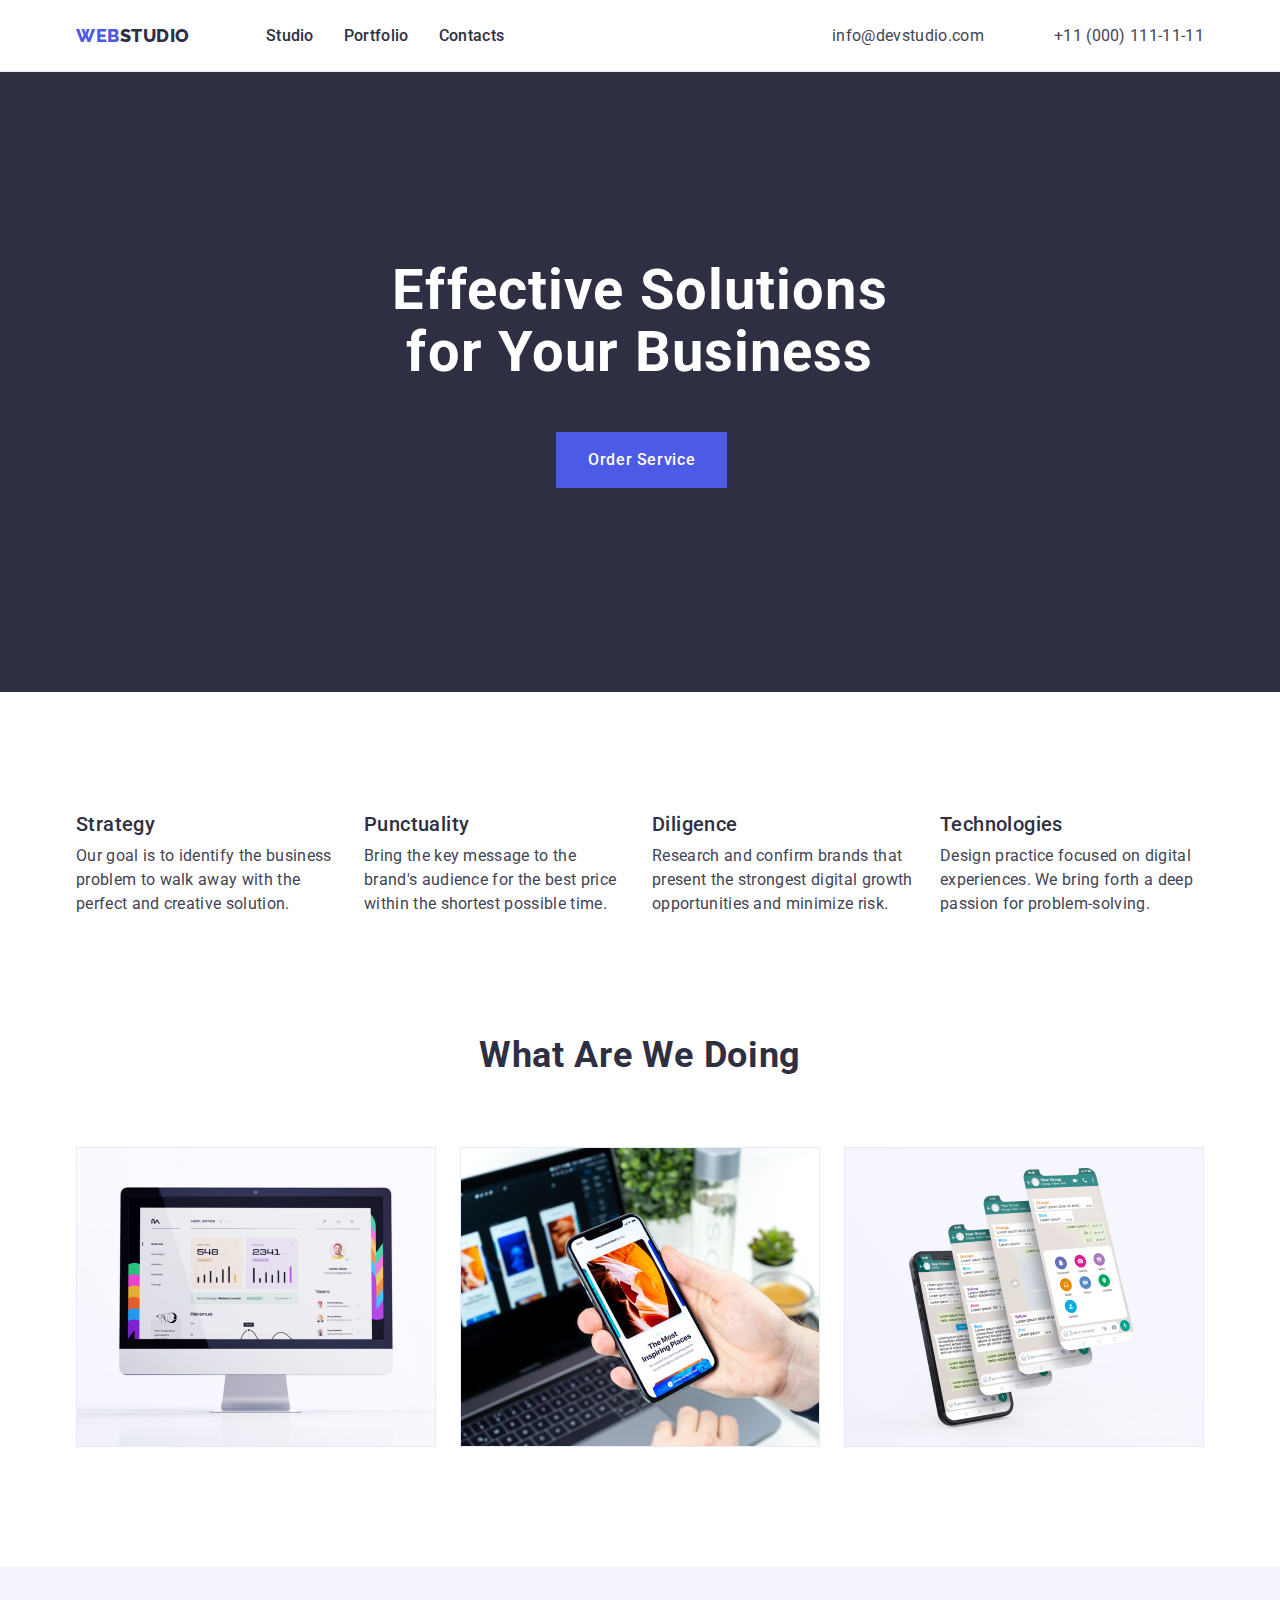
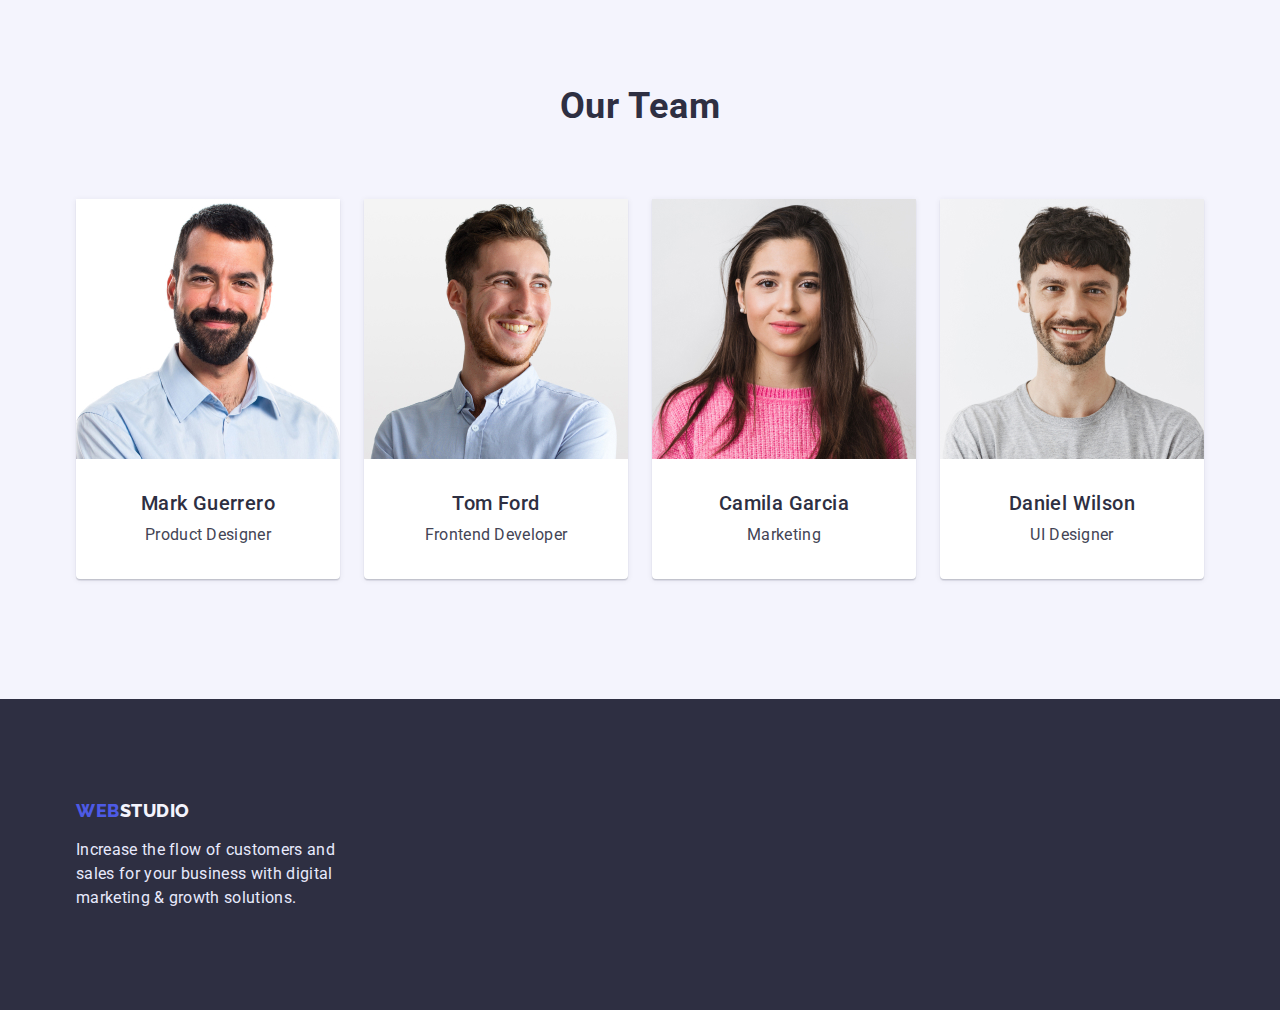
==== index.html @ 9725a1a9 "main" ====
<!DOCTYPE html>
<html lang="en">
<head>
    <meta charset="UTF-8">
    <meta http-equiv="X-UA-Compatible" content="IE=edge">
    <meta name="viewport" content="width=device-width, initial-scale=1.0">
    <title>Document</title>
    <link rel="stylesheet" href="https://cdnjs.cloudflare.com/ajax/libs/modern-normalize/1.1.0/modern-normalize.css" integrity="sha512-Y0MM+V6ymRKN2zStTqzQ227DWhhp4Mzdo6gnlRnuaNCbc+YN/ZH0sBCLTM4M0oSy9c9VKiCvd4Jk44aCLrNS5Q==" crossorigin="anonymous" referrerpolicy="no-referrer" />
    <link rel="preconnect" href="https://fonts.googleapis.com">
    <link rel="preconnect" href="https://fonts.gstatic.com" crossorigin>
    <link href="https://fonts.googleapis.com/css2?family=Raleway:wght@800&family=Roboto:wght@400;500;700&display=swap" rel="stylesheet">
    <link rel="stylesheet" href="./css/style.css">
</head>
<body>
<header class="head">
<div class="conteiner"> 
<div class="head-flex">
 <nav class="nav-flex">
    <a class="logo" href="./index.html">Web<span class="logo-second">Studio</span></a>
    <ul class="head-navigation-list">
        <li class="head-navigation">
            <a class="head-navigation-list-link" href="index.html">Studio</a>  
        </li>
        <li class="head-navigation">
            <a class="head-navigation-list-link" href="portfolio.html">Portfolio</a> 
        </li>
        <li class="head-navigation">
            <a class="head-navigation-list-link" href="">Contacts</a> 
        </li>
    
    </ul>
 </nav>

 <address class="contacts"> 
    <ul class="contacts-list">
        <li class="contacts-mail">
            <a class="contacts-mail-link link" href="mailto:info@devstudio.com">info@devstudio.com</a>
        </li>    
         <li class="contacts-tel">
            <a class="contacts-tel-link link" href="tel:+110001111111">+11 (000) 111-11-11</a>
        </li>
    </ul>
    </address> 
</div>
</div>
</header>
<main>

<section class="hero">
    <div class="conteiner">
        <h1 class="hero-header">Effective Solutions for Your Business</h1>
        <button class="hero-btn" type="button">Order Service</button> 
    </div>
</section>

<section class="about">
    <div class="conteiner">
    <h2 class="about-header">peculiarities</h2>
    <ul class="about-list-flex">
        <li class="about-list">
            <h3 class="about-list-header">Strategy</h3>
            <p class="about-list-text">Our goal is to identify the business problem to walk away with the perfect and creative solution.</p>
        </li>
        <li class="about-list">
            <h3 class="about-list-header">Punctuality</h3>
            <p class="about-list-text">Bring the key message to the brand's audience for the best price within the shortest possible time.</p>
        </li>
        <li class="about-list">
            <h3 class="about-list-header">Diligence</h3>
            <p class="about-list-text">Research and confirm brands that present the strongest digital growth opportunities and minimize risk.</p>
        </li>
        <li class="about-list">
            <h3 class="about-list-header">Technologies</h3>
            <p class="about-list-text">Design practice focused on digital experiences. We bring forth a deep passion for problem-solving.</p>
        </li>
    </ul>
    </div>
</section>


<section class="product">
    <div class="conteiner">
    <h2 class="product-header">What are we doing</h2>
    <ul class="product-list">
        <li>
            <img class="product-content-img"  src="./images/img1.jpg" alt="Portfolio" width="360" height="300">
        </li>
        <li>
            <img class="product-content-img" src="./images/img2.jpg" alt="Message" width="360" height="300">
        </li>
        <li>
            <img class="product-content-img" src="./images/img3.jpg" alt="Article" width="360" height="300">
        </li>
    </ul>
    </div>
</section>


<section class="teamcart">
    <div class="conteiner">
    <h2 class="teamcart-header">Our Team</h2>
    <ul class="teamcart-list">
        <li class="teamcart-content">
            <img class="teamcart-content-img" src="./images/img4.jpg" alt="Mark Guerrero" width="264" height="260">
            <h3 class="teamcart-content-subtitle">Mark Guerrero</h3>
            <p class="teamcart-content-text">Product Designer</p>
        </li>
        <li class="teamcart-content">
            <img class="teamcart-content-img" src="./images/img5.jpg" alt="Tom Ford" width="264" height="260">
            <h3 class="teamcart-content-subtitle">Tom Ford</h3>
            <p class="teamcart-content-text">Frontend Developer</p>
        </li>
        <li class="teamcart-content">
            <img class="teamcart-content-img" src="./images/img6.jpg" alt="Camila Garcia" width="264" height="260">
            <h3 class="teamcart-content-subtitle">Camila Garcia</h3>
            <p class="teamcart-content-text">Marketing</p>
        </li>
        <li class="teamcart-content">
            <img class="teamcart-content-img" src="./images/img7.jpg" alt="Daniel Wilson" width="264" height="260">
            <h3 class="teamcart-content-subtitle">Daniel Wilson</h3>
            <p class="teamcart-content-text">UI Designer</p>
        </li>
    </ul>
    </div>
</section>

</main>

<footer class="ftr">
    <div class="conteiner">
     <a class="logo" href="./index.html">Web<span class="logo-second">Studio</span></a>
     <p class="ftr-text">Increase the flow of customers and sales for your business with digital marketing & growth solutions.</p>
    </div>
</footer>
</body>
</html>
---- css/style.css ----
/*--------------GLOBAL STILE----------------*/

ul li{
list-style: none;
margin: 0;
padding: 0;
}
a{text-decoration: none;}
button{cursor: pointer;}
button::-moz-focus-inner {
  padding: 0;
  border: 0;
}
h1,h2,h3,p{
margin: 0;
padding: 0;
} 

img{
display: block;
width: 100%;
height: auto;
}




:root{
--iris:#4D5AE5;
--ocean:#404BBF;
--navi-blue:#2E2F42;
--green:#31D0AA;
--slate:#434455;
--ligth-slate:#8E8F99;
--cornflower:#E7E9FC;
--cloude:#F4F4FD;
--write-title:#FFFFFF;
--mp-defolt: 120px;
}

body{
font-family: 'Roboto', sans-serif;
color: var(--navi-blue);
background-color:var(--write-title);
}

.link{
font-family: 'Roboto', sans-serif;
font-style: normal;
font-size: 16px;
line-height: 1.5;
letter-spacing: 0.02em;

}


.conteiner{
width: 1158px;
/* outline: 3px solid red;   */
margin: 0 auto;
padding-left: 15px;
padding-right: 15px;
}

/*-----------------HEDER-----------------*/
.nav-flex{
display: flex;
align-items: center;
}


.head {
border-bottom: 1px solid var(--cornflower);

}

.logo {
font-family: 'Raleway', sans-serif;
font-weight: 800;
font-size: 18px;
line-height: 1.3;
letter-spacing: 0.03em;
text-transform: uppercase;
color:var(--iris);
padding-top: 24px;
padding-bottom: 24px;
}

.logo-second {
color: var(--navi-blue);
   
}

.head-flex{
display: flex;
align-items: center
}

.head-navigation {

}

.head-navigation-list{
display: flex;
gap: 30px;
padding: 0;
margin-left: 76px;
}

.head-navigation-list-link {
padding-top: 24px;
padding-bottom: 24px;
font-weight: 500;
line-height:1.5;
letter-spacing: 0.02em;
color: var(--navi-blue);

}

.head-navigation-list-link:hover,
.head-navigation-list-link:focus,
.head-navigation-list-link:active{
color: var(--ocean);
}

.contacts {
display: flex;
gap: 40px;
margin-left: auto;

}

.contacts-list{
padding: 0;
display: flex;
margin-left: auto;

}

.contacts-mail {
margin-right: 70px;
}
.contacts-mail-link {
color:var(--slate);
padding-top: 24px;
padding-bottom: 24px;
}

.contacts-mail-link:hover,
.contacts-mail-link:focus {
color: var(--ocean);

}
     
.contacts-tel-link {
color:var(--slate);
padding-top: 24px;
padding-bottom: 24px;
}

.contacts-tel-link:hover, 
.contacts-tel-link:focus {
color: var(--ocean);
}

/*------------------HERO-------------------*/

.hero {
background: var(--navi-blue);
padding-bottom: 204px;
padding-top: 188px;

}
.hero-header {
text-align: center;
width: 496px;
font-weight: 700;
font-size: 56px;
line-height: 1.1;
letter-spacing: 0.02em;
color:var(--write-title);
margin: 0 auto;

}
.hero-btn {
background: var(--iris);
font-family:'Roboto', sans-serif ;
font-weight: 500;
line-height: 1.5;
letter-spacing: 0.04em;
color: var(--write-title);
padding: 16px 32px;
border: 0;
margin-top: 48px;
margin-left: 480px;
}

.hero-btn:hover,
.hero-btn:focus{
background:var(--ocean);
}




/*-----------------ABOUT------------------*/

.about {
padding-top: 120px;


}
.about-header {
position: absolute;
width: 1px;
height: 1px;
margin: -1px;
border: 0;
padding: 0;
white-space: nowrap;
clip-path: inset(100%);
clip: rect(0 0 0 0);
overflow: hidden;
}

.about-list-flex{
display: flex;
gap: 24px;
margin-top: 0;
margin-bottom: 0;
padding: 0;
}

.about-list {
max-width: 264px;
text-decoration: none;
}
.about-list-header{
font-weight: 500;
font-size: 20px;
line-height:1.2;
letter-spacing: 0.02em;
}
.about-list-text {
font-size: 16px;
line-height: 1.5;
letter-spacing: 0.02em;
color:var(--slate);
margin-top: 8px;
}

/*-------------PRODUCT-------------*/
.product{
padding-top: var(--mp-defolt);
padding-bottom: 120px;
}

.product-list {
padding: 0;
display: flex;
gap: 24px;
justify-content: center;
flex-wrap: wrap;
margin: 0;


}
.product-header {

font-weight: 700;
font-size: 36px;
line-height:1.1;
letter-spacing: 0.02em;
text-transform: capitalize;
text-align: center;
margin-bottom: 72px;

}
.product-content-img {
}

/*---------------TEAMCART----------------*/

.teamcart {
background:var(--cloude);
padding-top: var(--mp-defolt);
padding-bottom: var(--mp-defolt);
}

.teamcart-list{
margin: 0;
padding: 0;
margin-top: 72px;
display: flex;
gap: 24px;
justify-content: center;
flex-wrap: wrap;
}

.teamcart-header {
font-weight: 700;
font-size: 36px;
line-height: 1.1;
letter-spacing: 0.02em;
text-transform: capitalize;
text-align: center;
}
.teamcart-content {
border-radius: 0px 0px 4px 4px;
background-color: var(--write-title);
width: 264px;
text-align: center;
box-shadow: 0px 1px 6px rgba(46, 47, 66, 0.08), 0px 1px 1px rgba(46, 47, 66, 0.16), 0px 2px 1px rgba(46, 47, 66, 0.08);
}
.teamcart-content-img {
}
.teamcart-content-subtitle {
font-weight: 500;
font-size: 20px;
line-height: 1.2;
letter-spacing: 0.02em;
margin-top: 32px;
}

.teamcart-content-text{
font-size: 16px;
line-height: 1.5;
letter-spacing: 0.02em;
color: var(--slate);
margin-top: 8px;
padding-bottom: 32px;
}

/*------------------FOOTER---------------*/

.ftr {
padding-top:100px;
padding-bottom: 100px;
background-color: var(--navi-blue);
}
.ftr-text {
font-size: 16px;
line-height: 1.5;
letter-spacing: 0.02em;
color:var(--cornflower);
width: 264px;
margin-top: 16px;
}

.ftr span{
display: inline-block;
color: var(--cloude);

}
/*-------------PORTFOLIO NAV---------------*/
.main-nav {
  padding: 0;
  margin: 0;
  margin-bottom: 72px;
  display: flex;
  justify-content: center;
  gap: 24px;;
}
.main-nav-elment {
}
.main-nav-elment-btn {
font-family:'Roboto', sans-serif ;
background-color:var(--cloude);
font-weight: 500;
line-height: 1.5;
color: var(--iris);
padding: 12px 24px;
border-radius: 4px;
border: 1px solid var(--cornflower);
}



.main-nav-elment-btn:hover, 
.main-nav-elment-btn:focus{
color: var(--write-title);
background-color:var(--ocean);
border-color: var(--ocean);

}
/*-------------- PORTFOLIO CONTENT---------------*/
.content {
padding-top: 96px;
padding-bottom: 120px;
}

.content-border{
border: 1px solid var(--cornflower);
border-top: 0;
}
.content-title {
position: absolute;
width: 1px;
height: 1px;
margin: -1px;
border: 0;
padding: 0;  
white-space: nowrap;
clip-path: inset(100%);
clip: rect(0 0 0 0);
overflow: hidden;
}
.content-list {
padding: 0;
margin: 0;
display: flex;
flex-wrap: wrap;
justify-content: center;
row-gap: 48px;
column-gap: 24px;
}
.content-list-element {

}
.content-img {

}
.content-subtitle {
color: var(--navi-blue);
font-weight: 500;
font-size: 20px;
line-height: 1.2;
letter-spacing: 0.02em;
padding-top: 32px;
padding-left: 16px;
}
.content-text {
color: var(--slate);
font-size: 16px;
line-height: 1.2;
letter-spacing: 0.02em;
color:var(--slate);
margin-top: 8px;
padding-bottom: 32px;
padding-left: 16px;
}
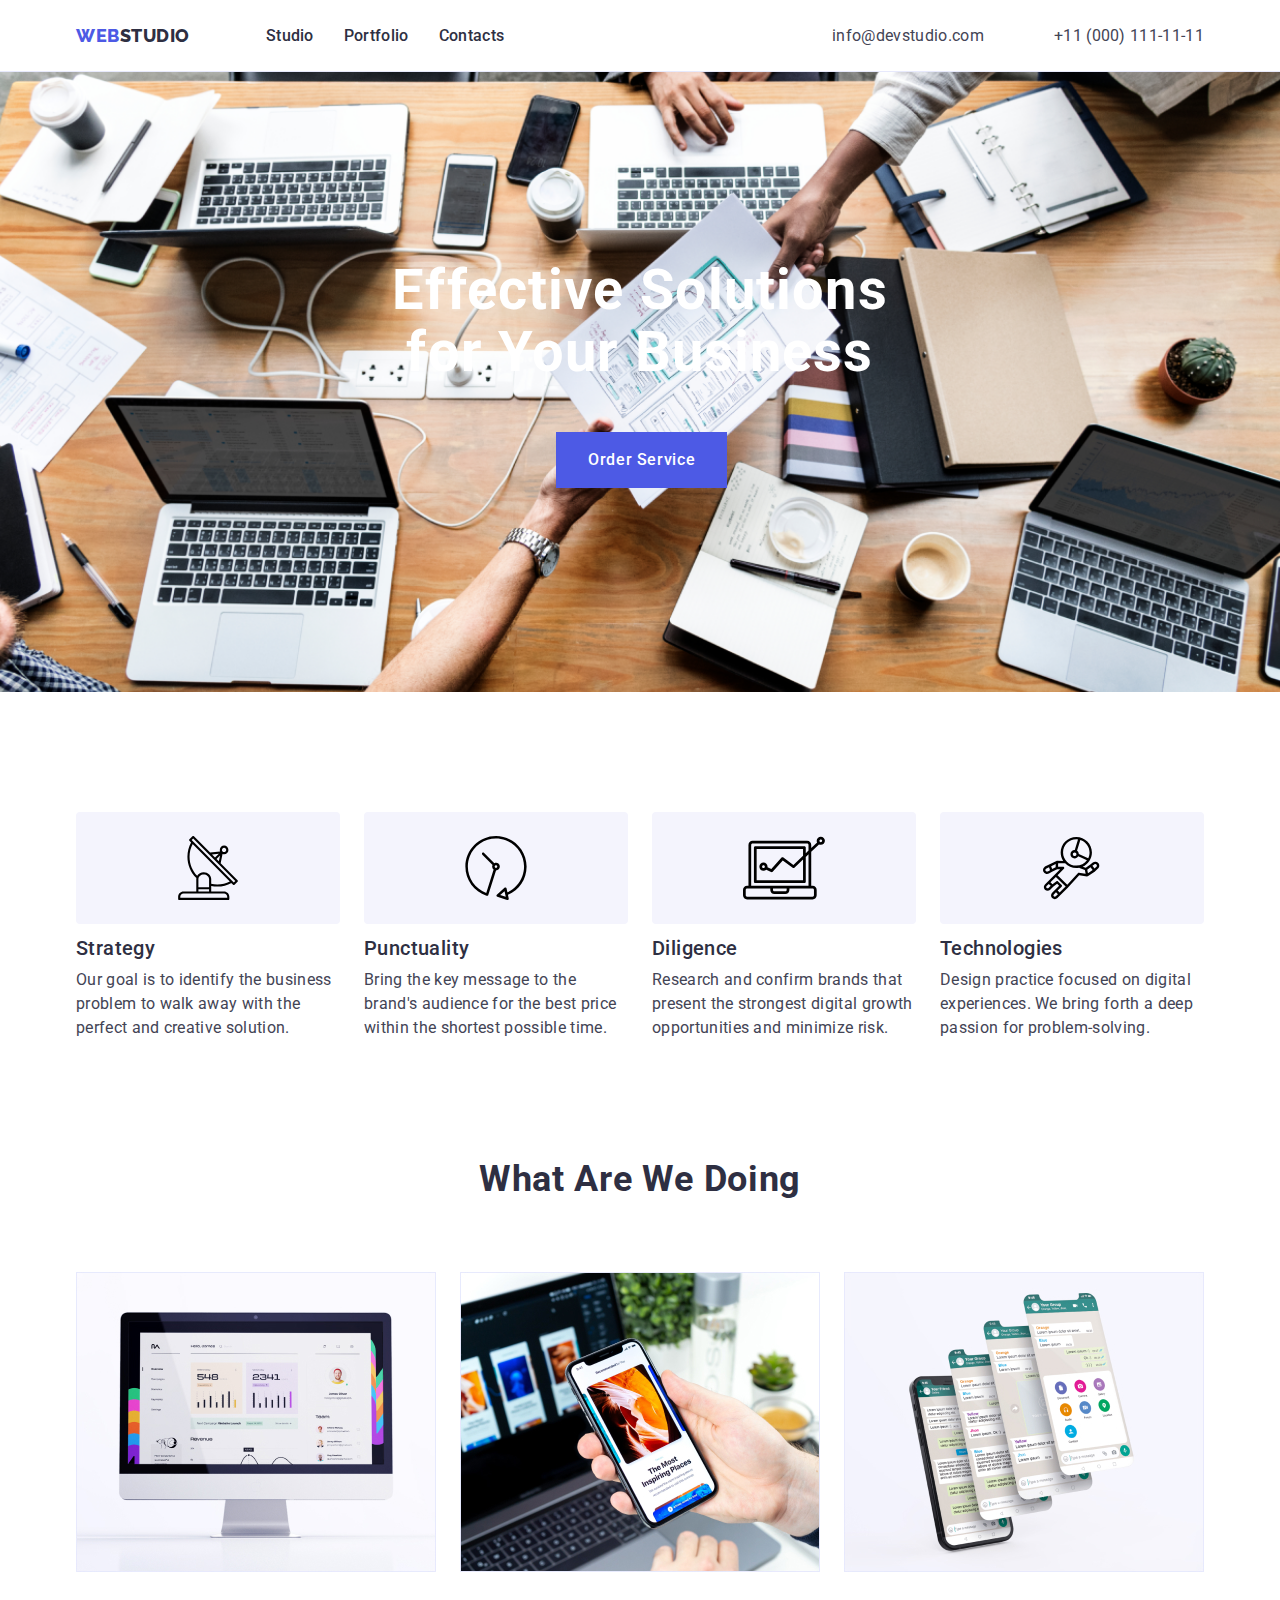
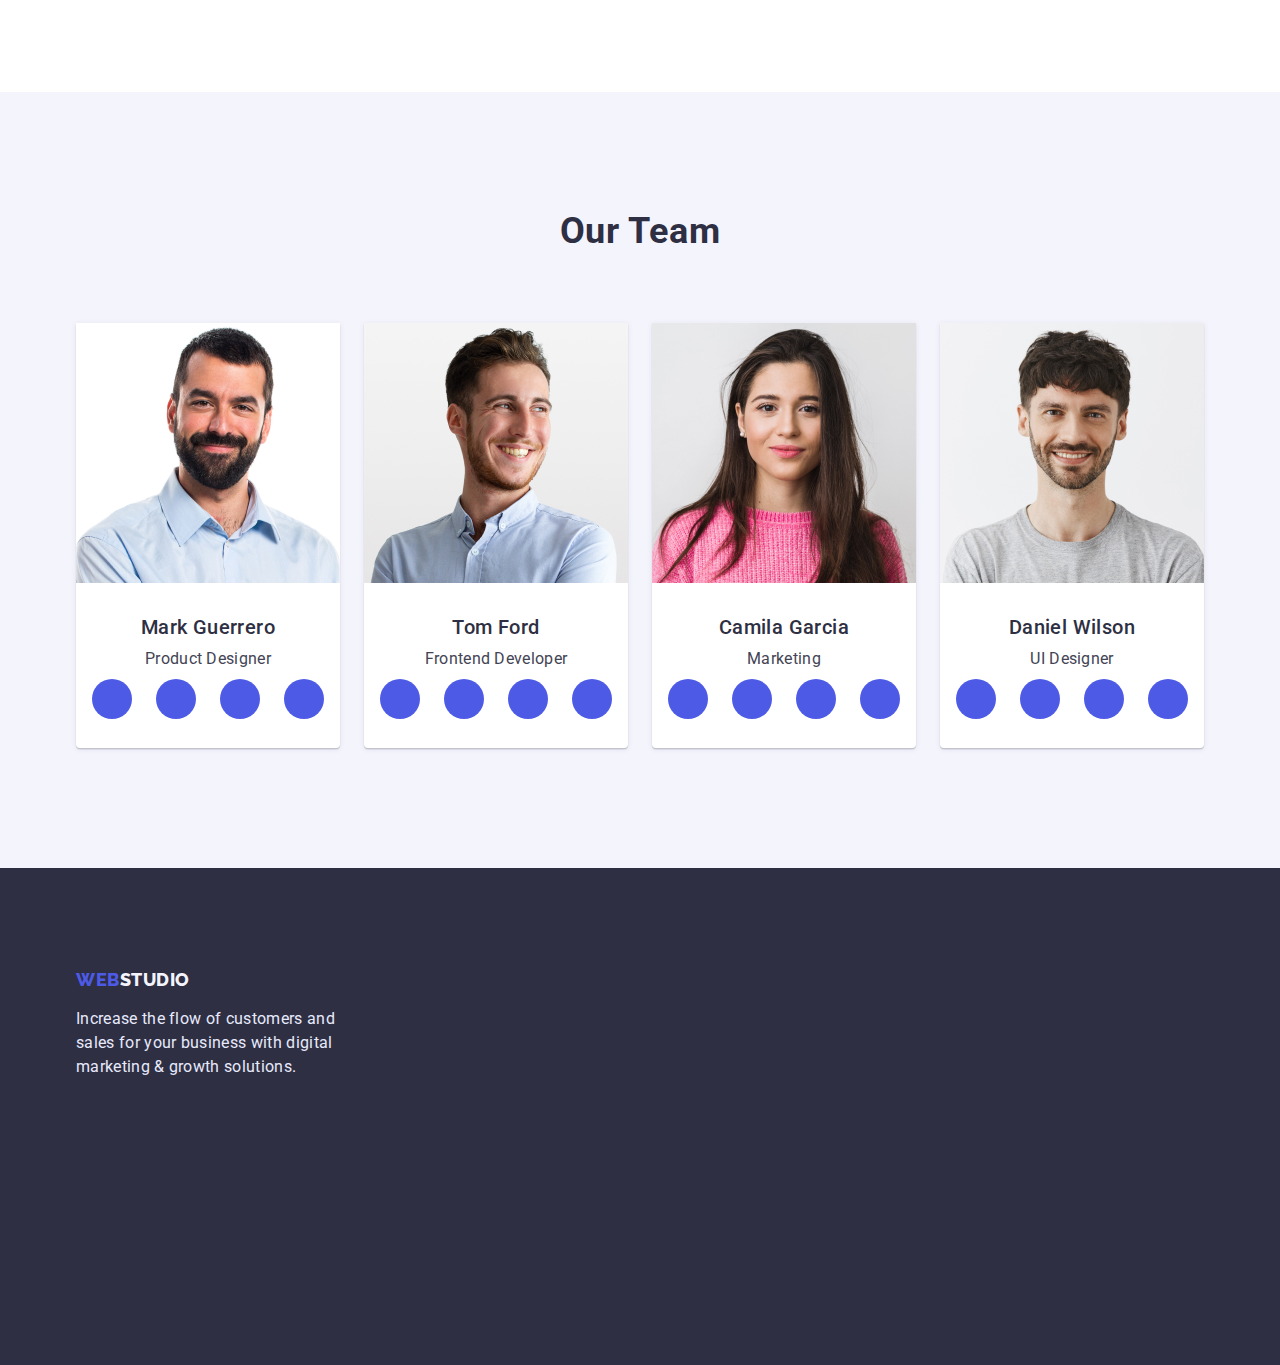
==== commit 17d10074: "main" ====
--- a/index.html
+++ b/index.html
@@ -58,18 +58,34 @@
     <h2 class="about-header">peculiarities</h2>
     <ul class="about-list-flex">
         <li class="about-list">
+            <svg class="about-svg">
+                <use href="./images/symbol-defs.svg#icon-about-bg">
+                </use>
+            </svg>
             <h3 class="about-list-header">Strategy</h3>
             <p class="about-list-text">Our goal is to identify the business problem to walk away with the perfect and creative solution.</p>
         </li>
         <li class="about-list">
+            <svg class="about-svg">
+                <use href="./images/symbol-defs.svg#icon-about-bg-1">
+                </use>
+            </svg>
             <h3 class="about-list-header">Punctuality</h3>
             <p class="about-list-text">Bring the key message to the brand's audience for the best price within the shortest possible time.</p>
         </li>
         <li class="about-list">
+            <svg class="about-svg">
+                <use href="./images/symbol-defs.svg#icon-about-bg-2">
+                </use>
+            </svg>
             <h3 class="about-list-header">Diligence</h3>
             <p class="about-list-text">Research and confirm brands that present the strongest digital growth opportunities and minimize risk.</p>
         </li>
         <li class="about-list">
+            <svg class="about-svg">
+                <use href="./images/symbol-defs.svg#icon-about-bg-3">
+                </use>
+            </svg>
             <h3 class="about-list-header">Technologies</h3>
             <p class="about-list-text">Design practice focused on digital experiences. We bring forth a deep passion for problem-solving.</p>
         </li>
@@ -104,21 +120,141 @@
             <img class="teamcart-content-img" src="./images/img4.jpg" alt="Mark Guerrero" width="264" height="260">
             <h3 class="teamcart-content-subtitle">Mark Guerrero</h3>
             <p class="teamcart-content-text">Product Designer</p>
+            <ul class="teamcart-svg">
+                <a href="">
+                <li class="teamcart-svg-list">
+                    <use class="teamcart-svg-content">
+                        <svg href="./images/teamcart.svg#icon-instsgram"></svg>
+                    </use>
+                </li>
+                </a>
+                <a href="">
+                <li class="teamcart-svg-list">
+                    <use class="teamcart-svg-content">
+                        <svg href="./images/teamcart.svg#icon-twiter"></svg>
+                    </use>
+                </li>
+                </a>
+                <a href="">
+                <li class="teamcart-svg-list">
+                    <use class="teamcart-svg-content">
+                        <svg href="./images/teamcart.svg#icon-facebook"></svg>
+                    </use>
+                </li>
+                </a>
+                <a href="">
+                <li class="teamcart-svg-list">
+                    <use class="teamcart-svg-content">
+                        <svg href="./images/teamcart.svg#icon-linkid"></svg>
+                    </use>
+                </li>
+                </a>
+            </ul>
         </li>
         <li class="teamcart-content">
             <img class="teamcart-content-img" src="./images/img5.jpg" alt="Tom Ford" width="264" height="260">
             <h3 class="teamcart-content-subtitle">Tom Ford</h3>
             <p class="teamcart-content-text">Frontend Developer</p>
+            <ul class="teamcart-svg">
+                <a href="">
+                    <li class="teamcart-svg-list">
+                        <use class="teamcart-svg-content">
+                            <svg href="./images/teamcart.svg#icon-instsgram"></svg>
+                        </use>
+                    </li>
+                </a>
+                <a href="">
+                    <li class="teamcart-svg-list">
+                        <use class="teamcart-svg-content">
+                            <svg href="./images/teamcart.svg#icon-twiter"></svg>
+                        </use>
+                    </li>
+                </a>
+                <a href="">
+                    <li class="teamcart-svg-list">
+                        <use class="teamcart-svg-content">
+                            <svg href="./images/teamcart.svg#icon-facebook"></svg>
+                        </use>
+                    </li>
+                </a>
+                <a href="">
+                    <li class="teamcart-svg-list">
+                        <use class="teamcart-svg-content">
+                            <svg href="./images/teamcart.svg#icon-linkid"></svg>
+                        </use>
+                    </li>
+                </a>
+            </ul>
         </li>
         <li class="teamcart-content">
             <img class="teamcart-content-img" src="./images/img6.jpg" alt="Camila Garcia" width="264" height="260">
             <h3 class="teamcart-content-subtitle">Camila Garcia</h3>
             <p class="teamcart-content-text">Marketing</p>
+            <ul class="teamcart-svg">
+                <a href="">
+                    <li class="teamcart-svg-list">
+                        <use class="teamcart-svg-content">
+                            <svg href="./images/teamcart.svg#icon-instsgram"></svg>
+                        </use>
+                    </li>
+                </a>
+                <a href="">
+                    <li class="teamcart-svg-list">
+                        <use class="teamcart-svg-content">
+                            <svg href="./images/teamcart.svg#icon-twiter"></svg>
+                        </use>
+                    </li>
+                </a>
+                <a href="">
+                    <li class="teamcart-svg-list">
+                        <use class="teamcart-svg-content">
+                            <svg href="./images/teamcart.svg#icon-facebook"></svg>
+                        </use>
+                    </li>
+                </a>
+                <a href="">
+                    <li class="teamcart-svg-list">
+                        <use class="teamcart-svg-content">
+                            <svg href="./images/teamcart.svg#icon-linkid"></svg>
+                        </use>
+                    </li>
+                </a>
+            </ul>
         </li>
         <li class="teamcart-content">
             <img class="teamcart-content-img" src="./images/img7.jpg" alt="Daniel Wilson" width="264" height="260">
             <h3 class="teamcart-content-subtitle">Daniel Wilson</h3>
             <p class="teamcart-content-text">UI Designer</p>
+            <ul class="teamcart-svg">
+                <a href="">
+                    <li class="teamcart-svg-list">
+                        <use class="teamcart-svg-content">
+                            <svg href="./images/teamcart.svg#icon-instsgram"></svg>
+                        </use>
+                    </li>
+                </a>
+                <a href="">
+                    <li class="teamcart-svg-list">
+                        <use class="teamcart-svg-content">
+                            <svg href="./images/teamcart.svg#icon-twiter"></svg>
+                        </use>
+                    </li>
+                </a>
+                <a href="">
+                    <li class="teamcart-svg-list">
+                        <use class="teamcart-svg-content">
+                            <svg href="./images/teamcart.svg#icon-facebook"></svg>
+                        </use>
+                    </li>
+                </a>
+                <a href="">
+                    <li class="teamcart-svg-list">
+                        <use class="teamcart-svg-content">
+                            <svg href="./images/teamcart.svg#icon-linkid"></svg>
+                        </use>
+                    </li>
+                </a>
+            </ul>
         </li>
     </ul>
     </div>
@@ -130,6 +266,36 @@
     <div class="conteiner">
      <a class="logo" href="./index.html">Web<span class="logo-second">Studio</span></a>
      <p class="ftr-text">Increase the flow of customers and sales for your business with digital marketing & growth solutions.</p>
+    <ul class="teamcart-svg">
+        <a href="">
+            <li class="ftr-svg-list">
+                <use class="ftr-svg-content">
+                    <svg href="./images/teamcart.svg#icon-instsgram"></svg>
+                </use>
+            </li>
+        </a>
+        <a href="">
+            <li class="ftr-svg-list">
+                <use class="ftr-svg-content">
+                    <svg href="./images/teamcart.svg#icon-twiter"></svg>
+                </use>
+            </li>
+        </a>
+        <a href="">
+            <li class="ftr-svg-list">
+                <use class="ftr-svg-content">
+                    <svg href="./images/teamcart.svg#icon-facebook"></svg>
+                </use>
+            </li>
+        </a>
+        <a href="">
+            <li class="ftr-svg-list">
+                <use class="ftr-svg-content">
+                    <svg href="./images/teamcart.svg#icon-linkid"></svg>
+                </use>
+            </li>
+        </a>
+    </ul>
     </div>
 </footer>
 </body>
--- a/css/style.css
+++ b/css/style.css
@@ -35,6 +35,7 @@
 --cornflower:#E7E9FC;
 --cloude:#F4F4FD;
 --write-title:#FFFFFF;
+--grey:rgba(46, 47, 66, 0.7);
 --mp-defolt: 120px;
 }
 
@@ -166,9 +167,14 @@
 /*------------------HERO-------------------*/
 
 .hero {
-background: var(--navi-blue);
 padding-bottom: 204px;
 padding-top: 188px;
+background-color: var(--grey);
+background-image: url(../images/hero-bg.png);
+background-position: center;
+background-repeat: no-repeat;
+background-size: cover;
+
 
 }
 .hero-header {
@@ -223,6 +229,7 @@
 overflow: hidden;
 }
 
+
 .about-list-flex{
 display: flex;
 gap: 24px;
@@ -235,6 +242,19 @@
 max-width: 264px;
 text-decoration: none;
 }
+
+.about-svg{
+display: inline-block;
+padding: 24px 0;
+margin-bottom: 8px;
+width: 264px;
+height: 112px;
+left: 0px;
+top: 0px;
+background-color:var(--cloude);
+border-radius: 4px;
+}
+
 .about-list-header{
 font-weight: 500;
 font-size: 20px;
@@ -328,7 +348,28 @@
 letter-spacing: 0.02em;
 color: var(--slate);
 margin-top: 8px;
-padding-bottom: 32px;
+}
+
+.teamcart-svg {
+  padding: 0;
+  padding-top: 8px;
+  margin: 0;
+  display: flex;
+  justify-content: center;
+  gap: 24px;
+  padding-bottom: 24px;
+}
+
+.teamcart-svg-list {
+
+}
+
+.teamcart-svg-content>svg {
+  display: inline-block;
+  width: 40px;
+  height: 40px;
+  border-radius: 50% ;
+  background-color: var(--iris);
 }
 
 /*------------------FOOTER---------------*/
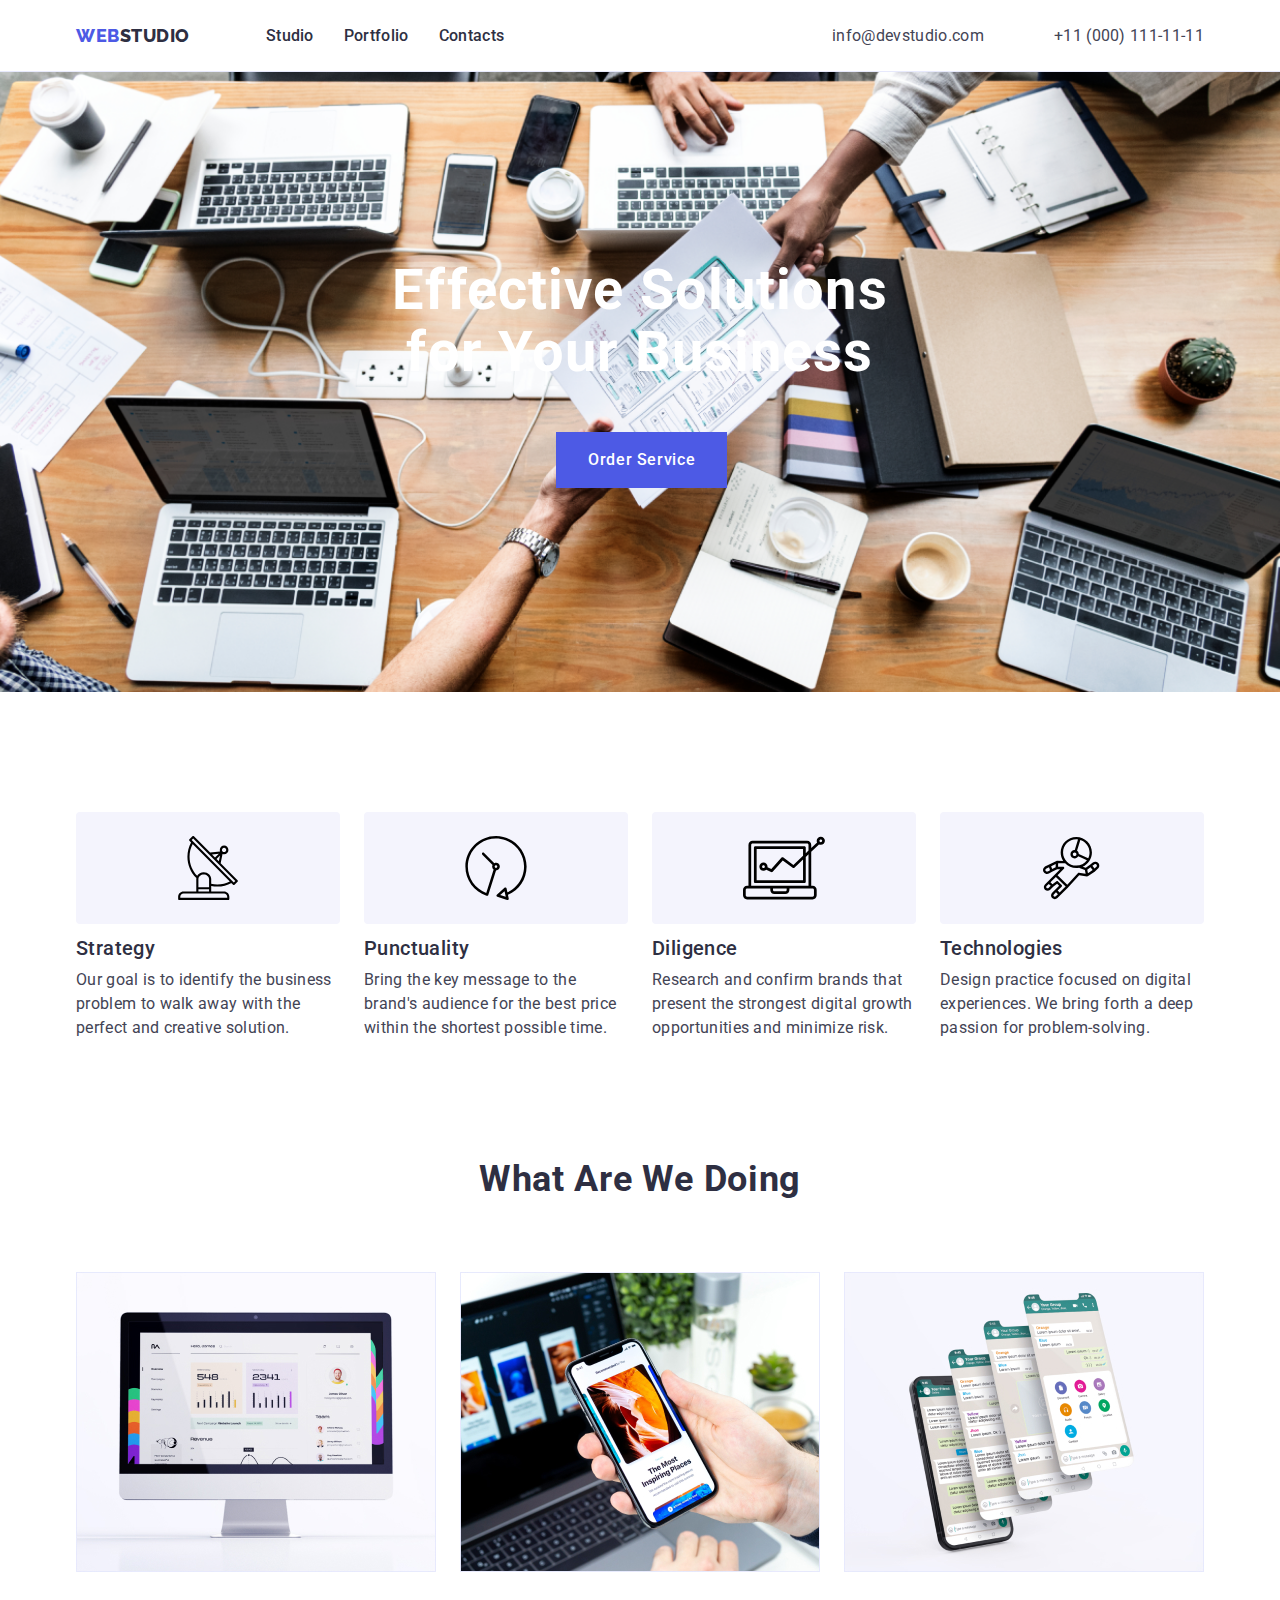
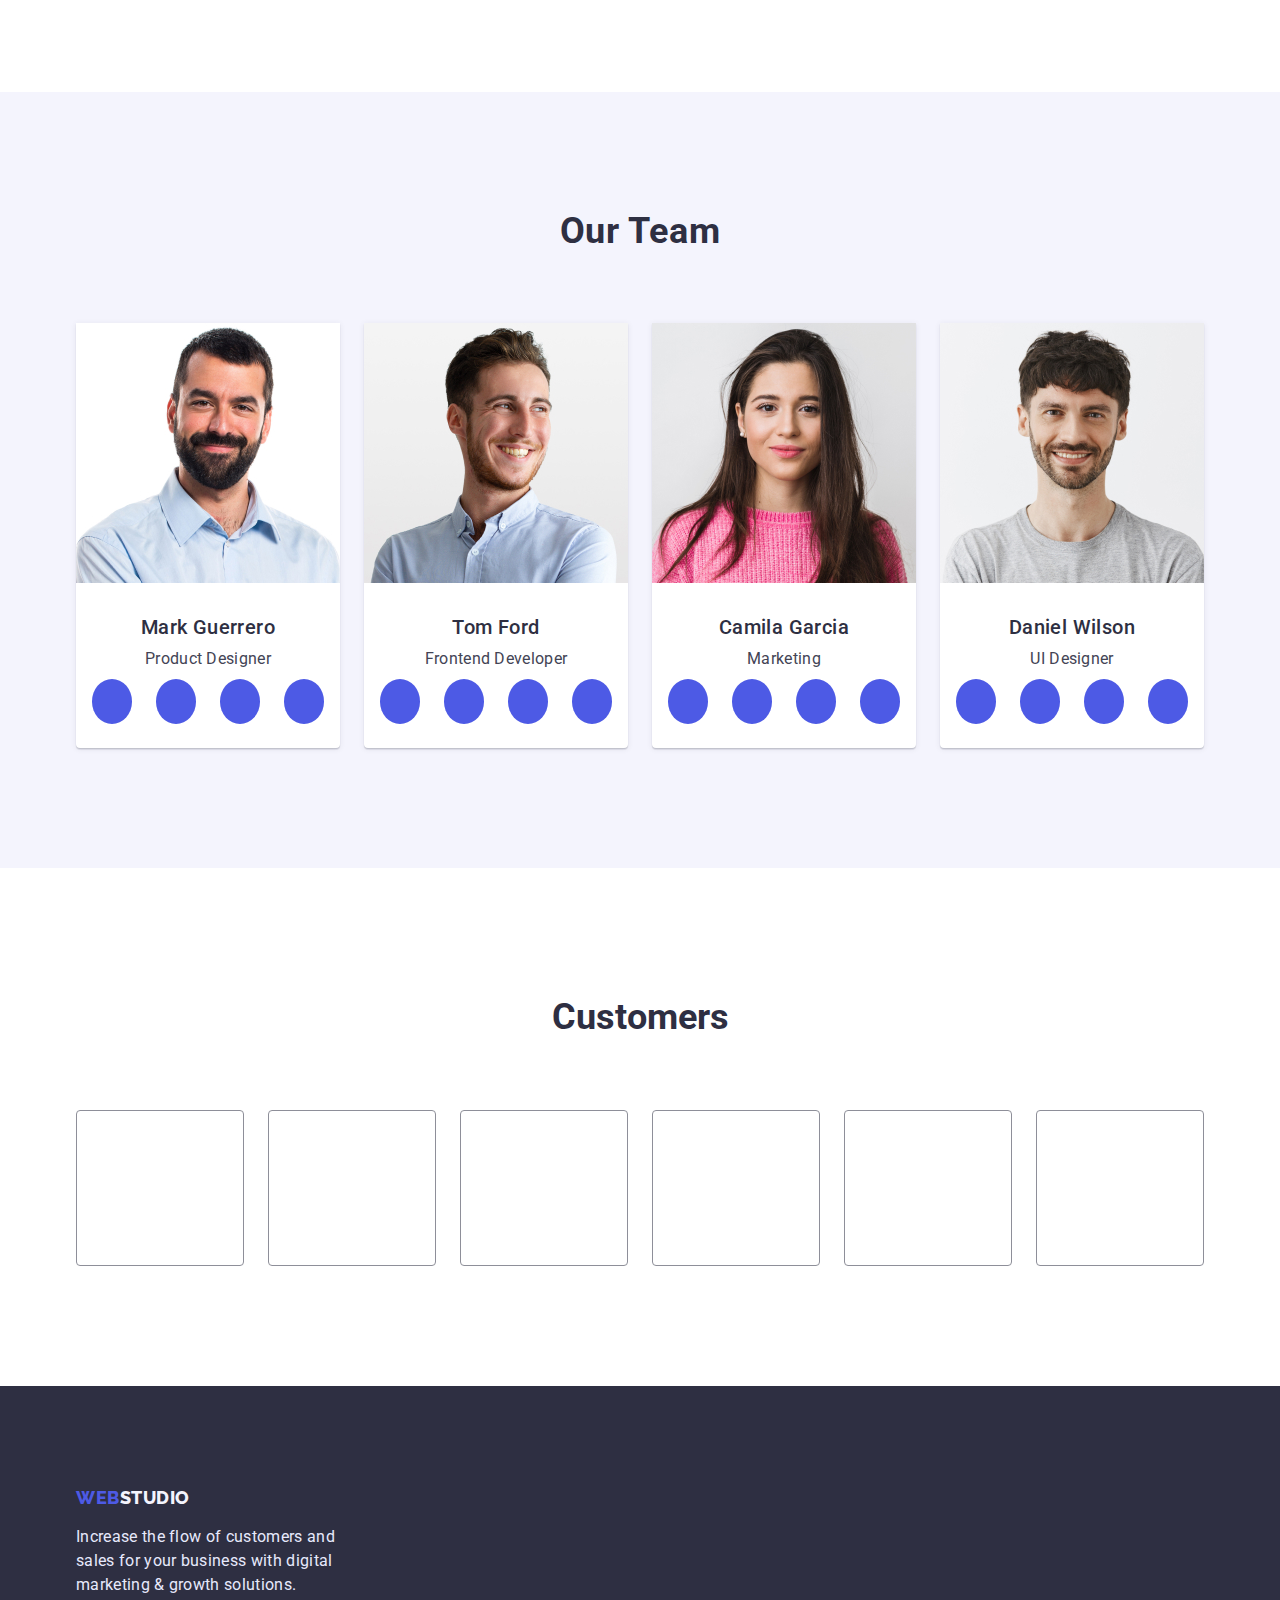
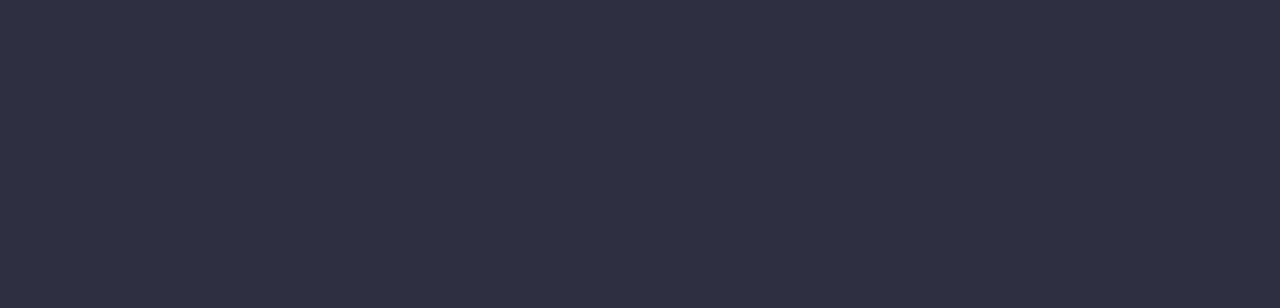
==== commit 0d6b9fb4: "main" ====
--- a/index.html
+++ b/index.html
@@ -1,302 +1,372 @@
 <!DOCTYPE html>
 <html lang="en">
+
 <head>
     <meta charset="UTF-8">
     <meta http-equiv="X-UA-Compatible" content="IE=edge">
     <meta name="viewport" content="width=device-width, initial-scale=1.0">
     <title>Document</title>
-    <link rel="stylesheet" href="https://cdnjs.cloudflare.com/ajax/libs/modern-normalize/1.1.0/modern-normalize.css" integrity="sha512-Y0MM+V6ymRKN2zStTqzQ227DWhhp4Mzdo6gnlRnuaNCbc+YN/ZH0sBCLTM4M0oSy9c9VKiCvd4Jk44aCLrNS5Q==" crossorigin="anonymous" referrerpolicy="no-referrer" />
+    <link rel="stylesheet" href="https://cdnjs.cloudflare.com/ajax/libs/modern-normalize/1.1.0/modern-normalize.css"
+        integrity="sha512-Y0MM+V6ymRKN2zStTqzQ227DWhhp4Mzdo6gnlRnuaNCbc+YN/ZH0sBCLTM4M0oSy9c9VKiCvd4Jk44aCLrNS5Q=="
+        crossorigin="anonymous" referrerpolicy="no-referrer" />
     <link rel="preconnect" href="https://fonts.googleapis.com">
     <link rel="preconnect" href="https://fonts.gstatic.com" crossorigin>
-    <link href="https://fonts.googleapis.com/css2?family=Raleway:wght@800&family=Roboto:wght@400;500;700&display=swap" rel="stylesheet">
+    <link href="https://fonts.googleapis.com/css2?family=Raleway:wght@800&family=Roboto:wght@400;500;700&display=swap"
+        rel="stylesheet">
     <link rel="stylesheet" href="./css/style.css">
 </head>
+
 <body>
-<header class="head">
-<div class="conteiner"> 
-<div class="head-flex">
- <nav class="nav-flex">
-    <a class="logo" href="./index.html">Web<span class="logo-second">Studio</span></a>
-    <ul class="head-navigation-list">
-        <li class="head-navigation">
-            <a class="head-navigation-list-link" href="index.html">Studio</a>  
-        </li>
-        <li class="head-navigation">
-            <a class="head-navigation-list-link" href="portfolio.html">Portfolio</a> 
-        </li>
-        <li class="head-navigation">
-            <a class="head-navigation-list-link" href="">Contacts</a> 
-        </li>
+
+    <header class="head section">
+        <div class="conteiner">
+            <div class="head-flex">
+                <nav class="nav-flex">
+                    <a class="logo" href="./index.html">Web<span class="logo-second">Studio</span></a>
+                    <ul class="head-navigation-list">
+                        <li class="head-navigation">
+                            <a class="head-navigation-list-link" href="index.html">Studio</a>
+                        </li>
+                        <li class="head-navigation">
+                            <a class="head-navigation-list-link" href="portfolio.html">Portfolio</a>
+                        </li>
+                        <li class="head-navigation">
+                            <a class="head-navigation-list-link" href="">Contacts</a>
+                        </li>
+
+                    </ul>
+                </nav>
+
+                <address class="contacts">
+                    <ul class="contacts-list">
+                        <li class="contacts-mail">
+                            <a class="contacts-mail-link link" href="mailto:info@devstudio.com">info@devstudio.com</a>
+                        </li>
+                        <li class="contacts-tel">
+                            <a class="contacts-tel-link link" href="tel:+110001111111">+11 (000) 111-11-11</a>
+                        </li>
+                    </ul>
+                </address>
+            </div>
+        </div>
+    </header>
+
+    <main>
+
+        <section class="hero section">
+            <div class="conteiner">
+                <h1 class="hero-header">Effective Solutions for Your Business</h1>
+                <button class="hero-btn" type="button">Order Service</button>
+            </div>
+        </section>
+
+        <section class="about section">
+            <div class="conteiner">
+                <h2 class="about-header">peculiarities</h2>
+                <ul class="about-list-flex">
+                    <li class="about-list">
+                        <svg class="about-svg">
+                            <use href="./images/symbol-defs.svg#icon-about-bg">
+                            </use>
+                        </svg>
+                        <h3 class="about-list-header">Strategy</h3>
+                        <p class="about-list-text">Our goal is to identify the business problem to walk away with the
+                            perfect
+                            and creative solution.</p>
+                    </li>
+                    <li class="about-list">
+                        <svg class="about-svg">
+                            <use href="./images/symbol-defs.svg#icon-about-bg-1">
+                            </use>
+                        </svg>
+                        <h3 class="about-list-header">Punctuality</h3>
+                        <p class="about-list-text">Bring the key message to the brand's audience for the best price
+                            within
+                            the
+                            shortest possible time.</p>
+                    </li>
+                    <li class="about-list">
+                        <svg class="about-svg">
+                            <use href="./images/symbol-defs.svg#icon-about-bg-2">
+                            </use>
+                        </svg>
+                        <h3 class="about-list-header">Diligence</h3>
+                        <p class="about-list-text">Research and confirm brands that present the strongest digital growth
+                            opportunities and minimize risk.</p>
+                    </li>
+                    <li class="about-list">
+                        <svg class="about-svg">
+                            <use href="./images/symbol-defs.svg#icon-about-bg-3">
+                            </use>
+                        </svg>
+                        <h3 class="about-list-header">Technologies</h3>
+                        <p class="about-list-text">Design practice focused on digital experiences. We bring forth a deep
+                            passion
+                            for problem-solving.</p>
+                    </li>
+                </ul>
+            </div>
+        </section>
+
+
+        <section class="product section">
+            <div class="conteiner">
+                <h2 class="product-header">What are we doing</h2>
+                <ul class="product-list">
+                    <li>
+                        <img class="product-content-img" src="./images/img1.jpg" alt="Portfolio" width="360"
+                            height="300">
+                    </li>
+                    <li>
+                        <img class="product-content-img" src="./images/img2.jpg" alt="Message" width="360" height="300">
+                    </li>
+                    <li>
+                        <img class="product-content-img" src="./images/img3.jpg" alt="Article" width="360" height="300">
+                    </li>
+                </ul>
+            </div>
+        </section>
+
+
+        <section class="teamcart section">
+            <div class="conteiner">
+                <h2 class="teamcart-header">Our Team</h2>
+                <ul class="teamcart-list">
+                    <li class="teamcart-content">
+                        <img class="teamcart-content-img" src="./images/img4.jpg" alt="Mark Guerrero" width="264"
+                            height="260">
+                        <h3 class="teamcart-content-subtitle">Mark Guerrero</h3>
+                        <p class="teamcart-content-text">Product Designer</p>
+                        <ul class="teamcart-svg">
+                            <a href="">
+                                <li class="teamcart-svg-list">
+                                    <use class="teamcart-svg-content">
+                                        <svg href="./images/teamcart.svg#icon-instsgram"></svg>
+                                    </use>
+                                </li>
+                            </a>
+                            <a href="">
+                                <li class="teamcart-svg-list">
+                                    <use class="teamcart-svg-content">
+                                        <svg href="./images/teamcart.svg#icon-twiter"></svg>
+                                    </use>
+                                </li>
+                            </a>
+                            <a href="">
+                                <li class="teamcart-svg-list">
+                                    <use class="teamcart-svg-content">
+                                        <svg href="./images/teamcart.svg#icon-facebook"></svg>
+                                    </use>
+                                </li>
+                            </a>
+                            <a href="">
+                                <li class="teamcart-svg-list">
+                                    <use class="teamcart-svg-content">
+                                        <svg href="./images/teamcart.svg#icon-linkid"></svg>
+                                    </use>
+                                </li>
+                            </a>
+                        </ul>
+                    </li>
+                    <li class="teamcart-content">
+                        <img class="teamcart-content-img" src="./images/img5.jpg" alt="Tom Ford" width="264"
+                            height="260">
+                        <h3 class="teamcart-content-subtitle">Tom Ford</h3>
+                        <p class="teamcart-content-text">Frontend Developer</p>
+                        <ul class="teamcart-svg">
+                            <a href="">
+                                <li class="teamcart-svg-list">
+                                    <use class="teamcart-svg-content">
+                                        <svg href="./images/teamcart.svg#icon-instsgram"></svg>
+                                    </use>
+                                </li>
+                            </a>
+                            <a href="">
+                                <li class="teamcart-svg-list">
+                                    <use class="teamcart-svg-content">
+                                        <svg href="./images/teamcart.svg#icon-twiter"></svg>
+                                    </use>
+                                </li>
+                            </a>
+                            <a href="">
+                                <li class="teamcart-svg-list">
+                                    <use class="teamcart-svg-content">
+                                        <svg href="./images/teamcart.svg#icon-facebook"></svg>
+                                    </use>
+                                </li>
+                            </a>
+                            <a href="">
+                                <li class="teamcart-svg-list">
+                                    <use class="teamcart-svg-content">
+                                        <svg href="./images/teamcart.svg#icon-linkid"></svg>
+                                    </use>
+                                </li>
+                            </a>
+                        </ul>
+                    </li>
+                    <li class="teamcart-content">
+                        <img class="teamcart-content-img" src="./images/img6.jpg" alt="Camila Garcia" width="264"
+                            height="260">
+                        <h3 class="teamcart-content-subtitle">Camila Garcia</h3>
+                        <p class="teamcart-content-text">Marketing</p>
+                        <ul class="teamcart-svg">
+                            <a href="">
+                                <li class="teamcart-svg-list">
+                                    <use class="teamcart-svg-content">
+                                        <svg href="./images/teamcart.svg#icon-instsgram"></svg>
+                                    </use>
+                                </li>
+                            </a>
+                            <a href="">
+                                <li class="teamcart-svg-list">
+                                    <use class="teamcart-svg-content">
+                                        <svg href="./images/teamcart.svg#icon-twiter"></svg>
+                                    </use>
+                                </li>
+                            </a>
+                            <a href="">
+                                <li class="teamcart-svg-list">
+                                    <use class="teamcart-svg-content">
+                                        <svg href="./images/teamcart.svg#icon-facebook"></svg>
+                                    </use>
+                                </li>
+                            </a>
+                            <a href="">
+                                <li class="teamcart-svg-list">
+                                    <use class="teamcart-svg-content">
+                                        <svg href="./images/teamcart.svg#icon-linkid"></svg>
+                                    </use>
+                                </li>
+                            </a>
+                        </ul>
+                    </li>
+                    <li class="teamcart-content">
+                        <img class="teamcart-content-img" src="./images/img7.jpg" alt="Daniel Wilson" width="264"
+                            height="260">
+                        <h3 class="teamcart-content-subtitle">Daniel Wilson</h3>
+                        <p class="teamcart-content-text">UI Designer</p>
+                        <ul class="teamcart-svg">
+                            <a href="">
+                                <li class="teamcart-svg-list">
+                                    <use class="teamcart-svg-content">
+                                        <svg href="./images/teamcart.svg#icon-instsgram"></svg>
+                                    </use>
+                                </li>
+                            </a>
+                            <a href="">
+                                <li class="teamcart-svg-list">
+                                    <use class="teamcart-svg-content">
+                                        <svg href="./images/teamcart.svg#icon-twiter"></svg>
+                                    </use>
+                                </li>
+                            </a>
+                            <a href="">
+                                <li class="teamcart-svg-list">
+                                    <use class="teamcart-svg-content">
+                                        <svg href="./images/teamcart.svg#icon-facebook"></svg>
+                                    </use>
+                                </li>
+                            </a>
+                            <a href="">
+                                <li class="teamcart-svg-list">
+                                    <use class="teamcart-svg-content">
+                                        <svg href="./images/teamcart.svg#icon-linkid"></svg>
+                                    </use>
+                                </li>
+                            </a>
+                        </ul>
+                    </li>
+                </ul>
+            </div>
+        </section>
+
+        <section class="custom section">
+            <div class="conteiner">
+                <h2 class="custom-title">Customers</h2>
+                <ul class="custom-list">
+                    <li class="custom-content">
+                        <use class="custom-svg">
+                            <svg href="./images/grup.svg#icon-group"></svg>
+                        </use>
+                    </li>
+                    <li class="custom-content">
+                        <use class="custom-svg">
+                            <svg href="./images/grup.svg#icon-group-1"></svg>
+                        </use>
+                    </li>
+                    <li class="custom-content">
+                        <use class="custom-svg">
+                            <svg href="./images/grup.svg#icon-group-2"></svg>
+                        </use>
+                    </li>
+                    <li class="custom-content">
+                        <use class="custom-svg">
+                            <svg href="./images/grup.svg#icon-group-3"></svg>
+                        </use>
+                    </li>
+                    <li class="custom-content">
+                        <use class="custom-svg">
+                            <svg href="./images/grup.svg#icon-group-4"></svg>
+                        </use>
+                    </li>
+                    <li class="custom-content">
+                        <use class="custom-svg">
+                            <svg href="./images/grup.svg#icon-group-5"></svg>
+                        </use>
+                    </li>
+                </ul>
+            </div>
+        </section>
+
+
+    </main>
+
+    <footer class="ftr section">
+        <div class="conteiner">
+            <div>
+                <div class="ftr-flex">
+                    <a class="logo" href="./index.html">Web<span class="logo-second">Studio</span></a>
+                    <p class="ftr-text">Increase the flow of customers and sales for your business with digital marketing &
+                        growth
+                        solutions.</p>
+                </div>
+                <section>
+                    <h2 class="ftr-title">Social media</h2>
     
-    </ul>
- </nav>
-
- <address class="contacts"> 
-    <ul class="contacts-list">
-        <li class="contacts-mail">
-            <a class="contacts-mail-link link" href="mailto:info@devstudio.com">info@devstudio.com</a>
-        </li>    
-         <li class="contacts-tel">
-            <a class="contacts-tel-link link" href="tel:+110001111111">+11 (000) 111-11-11</a>
-        </li>
-    </ul>
-    </address> 
-</div>
-</div>
-</header>
-<main>
-
-<section class="hero">
-    <div class="conteiner">
-        <h1 class="hero-header">Effective Solutions for Your Business</h1>
-        <button class="hero-btn" type="button">Order Service</button> 
-    </div>
-</section>
-
-<section class="about">
-    <div class="conteiner">
-    <h2 class="about-header">peculiarities</h2>
-    <ul class="about-list-flex">
-        <li class="about-list">
-            <svg class="about-svg">
-                <use href="./images/symbol-defs.svg#icon-about-bg">
-                </use>
-            </svg>
-            <h3 class="about-list-header">Strategy</h3>
-            <p class="about-list-text">Our goal is to identify the business problem to walk away with the perfect and creative solution.</p>
-        </li>
-        <li class="about-list">
-            <svg class="about-svg">
-                <use href="./images/symbol-defs.svg#icon-about-bg-1">
-                </use>
-            </svg>
-            <h3 class="about-list-header">Punctuality</h3>
-            <p class="about-list-text">Bring the key message to the brand's audience for the best price within the shortest possible time.</p>
-        </li>
-        <li class="about-list">
-            <svg class="about-svg">
-                <use href="./images/symbol-defs.svg#icon-about-bg-2">
-                </use>
-            </svg>
-            <h3 class="about-list-header">Diligence</h3>
-            <p class="about-list-text">Research and confirm brands that present the strongest digital growth opportunities and minimize risk.</p>
-        </li>
-        <li class="about-list">
-            <svg class="about-svg">
-                <use href="./images/symbol-defs.svg#icon-about-bg-3">
-                </use>
-            </svg>
-            <h3 class="about-list-header">Technologies</h3>
-            <p class="about-list-text">Design practice focused on digital experiences. We bring forth a deep passion for problem-solving.</p>
-        </li>
-    </ul>
-    </div>
-</section>
-
-
-<section class="product">
-    <div class="conteiner">
-    <h2 class="product-header">What are we doing</h2>
-    <ul class="product-list">
-        <li>
-            <img class="product-content-img"  src="./images/img1.jpg" alt="Portfolio" width="360" height="300">
-        </li>
-        <li>
-            <img class="product-content-img" src="./images/img2.jpg" alt="Message" width="360" height="300">
-        </li>
-        <li>
-            <img class="product-content-img" src="./images/img3.jpg" alt="Article" width="360" height="300">
-        </li>
-    </ul>
-    </div>
-</section>
-
-
-<section class="teamcart">
-    <div class="conteiner">
-    <h2 class="teamcart-header">Our Team</h2>
-    <ul class="teamcart-list">
-        <li class="teamcart-content">
-            <img class="teamcart-content-img" src="./images/img4.jpg" alt="Mark Guerrero" width="264" height="260">
-            <h3 class="teamcart-content-subtitle">Mark Guerrero</h3>
-            <p class="teamcart-content-text">Product Designer</p>
-            <ul class="teamcart-svg">
-                <a href="">
-                <li class="teamcart-svg-list">
-                    <use class="teamcart-svg-content">
-                        <svg href="./images/teamcart.svg#icon-instsgram"></svg>
-                    </use>
-                </li>
-                </a>
-                <a href="">
-                <li class="teamcart-svg-list">
-                    <use class="teamcart-svg-content">
-                        <svg href="./images/teamcart.svg#icon-twiter"></svg>
-                    </use>
-                </li>
-                </a>
-                <a href="">
-                <li class="teamcart-svg-list">
-                    <use class="teamcart-svg-content">
-                        <svg href="./images/teamcart.svg#icon-facebook"></svg>
-                    </use>
-                </li>
-                </a>
-                <a href="">
-                <li class="teamcart-svg-list">
-                    <use class="teamcart-svg-content">
-                        <svg href="./images/teamcart.svg#icon-linkid"></svg>
-                    </use>
-                </li>
-                </a>
-            </ul>
-        </li>
-        <li class="teamcart-content">
-            <img class="teamcart-content-img" src="./images/img5.jpg" alt="Tom Ford" width="264" height="260">
-            <h3 class="teamcart-content-subtitle">Tom Ford</h3>
-            <p class="teamcart-content-text">Frontend Developer</p>
-            <ul class="teamcart-svg">
-                <a href="">
-                    <li class="teamcart-svg-list">
-                        <use class="teamcart-svg-content">
-                            <svg href="./images/teamcart.svg#icon-instsgram"></svg>
-                        </use>
-                    </li>
-                </a>
-                <a href="">
-                    <li class="teamcart-svg-list">
-                        <use class="teamcart-svg-content">
-                            <svg href="./images/teamcart.svg#icon-twiter"></svg>
-                        </use>
-                    </li>
-                </a>
-                <a href="">
-                    <li class="teamcart-svg-list">
-                        <use class="teamcart-svg-content">
-                            <svg href="./images/teamcart.svg#icon-facebook"></svg>
-                        </use>
-                    </li>
-                </a>
-                <a href="">
-                    <li class="teamcart-svg-list">
-                        <use class="teamcart-svg-content">
-                            <svg href="./images/teamcart.svg#icon-linkid"></svg>
-                        </use>
-                    </li>
-                </a>
-            </ul>
-        </li>
-        <li class="teamcart-content">
-            <img class="teamcart-content-img" src="./images/img6.jpg" alt="Camila Garcia" width="264" height="260">
-            <h3 class="teamcart-content-subtitle">Camila Garcia</h3>
-            <p class="teamcart-content-text">Marketing</p>
-            <ul class="teamcart-svg">
-                <a href="">
-                    <li class="teamcart-svg-list">
-                        <use class="teamcart-svg-content">
-                            <svg href="./images/teamcart.svg#icon-instsgram"></svg>
-                        </use>
-                    </li>
-                </a>
-                <a href="">
-                    <li class="teamcart-svg-list">
-                        <use class="teamcart-svg-content">
-                            <svg href="./images/teamcart.svg#icon-twiter"></svg>
-                        </use>
-                    </li>
-                </a>
-                <a href="">
-                    <li class="teamcart-svg-list">
-                        <use class="teamcart-svg-content">
-                            <svg href="./images/teamcart.svg#icon-facebook"></svg>
-                        </use>
-                    </li>
-                </a>
-                <a href="">
-                    <li class="teamcart-svg-list">
-                        <use class="teamcart-svg-content">
-                            <svg href="./images/teamcart.svg#icon-linkid"></svg>
-                        </use>
-                    </li>
-                </a>
-            </ul>
-        </li>
-        <li class="teamcart-content">
-            <img class="teamcart-content-img" src="./images/img7.jpg" alt="Daniel Wilson" width="264" height="260">
-            <h3 class="teamcart-content-subtitle">Daniel Wilson</h3>
-            <p class="teamcart-content-text">UI Designer</p>
-            <ul class="teamcart-svg">
-                <a href="">
-                    <li class="teamcart-svg-list">
-                        <use class="teamcart-svg-content">
-                            <svg href="./images/teamcart.svg#icon-instsgram"></svg>
-                        </use>
-                    </li>
-                </a>
-                <a href="">
-                    <li class="teamcart-svg-list">
-                        <use class="teamcart-svg-content">
-                            <svg href="./images/teamcart.svg#icon-twiter"></svg>
-                        </use>
-                    </li>
-                </a>
-                <a href="">
-                    <li class="teamcart-svg-list">
-                        <use class="teamcart-svg-content">
-                            <svg href="./images/teamcart.svg#icon-facebook"></svg>
-                        </use>
-                    </li>
-                </a>
-                <a href="">
-                    <li class="teamcart-svg-list">
-                        <use class="teamcart-svg-content">
-                            <svg href="./images/teamcart.svg#icon-linkid"></svg>
-                        </use>
-                    </li>
-                </a>
-            </ul>
-        </li>
-    </ul>
-    </div>
-</section>
-
-</main>
-
-<footer class="ftr">
-    <div class="conteiner">
-     <a class="logo" href="./index.html">Web<span class="logo-second">Studio</span></a>
-     <p class="ftr-text">Increase the flow of customers and sales for your business with digital marketing & growth solutions.</p>
-    <ul class="teamcart-svg">
-        <a href="">
-            <li class="ftr-svg-list">
-                <use class="ftr-svg-content">
-                    <svg href="./images/teamcart.svg#icon-instsgram"></svg>
-                </use>
-            </li>
-        </a>
-        <a href="">
-            <li class="ftr-svg-list">
-                <use class="ftr-svg-content">
-                    <svg href="./images/teamcart.svg#icon-twiter"></svg>
-                </use>
-            </li>
-        </a>
-        <a href="">
-            <li class="ftr-svg-list">
-                <use class="ftr-svg-content">
-                    <svg href="./images/teamcart.svg#icon-facebook"></svg>
-                </use>
-            </li>
-        </a>
-        <a href="">
-            <li class="ftr-svg-list">
-                <use class="ftr-svg-content">
-                    <svg href="./images/teamcart.svg#icon-linkid"></svg>
-                </use>
-            </li>
-        </a>
-    </ul>
-    </div>
-</footer>
+                    <ul class="teamcart-svg">
+                        <a href="">
+                            <li class="ftr-svg-list">
+                                <use class="ftr-svg-content">
+                                    <svg href="./images/teamcart.svg#icon-instsgram"></svg>
+                                </use>
+                            </li>
+                        </a>
+                        <a href="">
+                            <li class="ftr-svg-list">
+                                <use class="ftr-svg-content">
+                                    <svg href="./images/teamcart.svg#icon-twiter"></svg>
+                                </use>
+                            </li>
+                        </a>
+                        <a href="#">
+                            <li class="ftr-svg-list">
+                                <use class="ftr-svg-content">
+                                    <svg href="./images/teamcart.svg#icon-facebook"></svg>
+                                </use>
+                            </li>
+                        </a>
+                        <a href="">
+                            <li class="ftr-svg-list">
+                                <use class="ftr-svg-content">
+                                    <svg href="./images/teamcart.svg#icon-linkid"></svg>
+                                </use>
+                            </li>
+                        </a>
+                    </ul>
+                </section>
+            </div>
+        </div>
+    </footer>
 </body>
+
 </html>
--- a/css/style.css
+++ b/css/style.css
@@ -1,209 +1,231 @@
 /*--------------GLOBAL STILE----------------*/
 
-ul li{
-list-style: none;
-margin: 0;
-padding: 0;
-}
-a{text-decoration: none;}
-button{cursor: pointer;}
+ul li {
+  list-style: none;
+  margin: 0;
+  padding: 0;
+}
+
+a {
+  text-decoration: none;
+}
+
+button {
+  cursor: pointer;
+}
+
 button::-moz-focus-inner {
   padding: 0;
   border: 0;
 }
-h1,h2,h3,p{
-margin: 0;
-padding: 0;
-} 
-
-img{
-display: block;
-width: 100%;
-height: auto;
-}
-
-
-
-
-:root{
---iris:#4D5AE5;
---ocean:#404BBF;
---navi-blue:#2E2F42;
---green:#31D0AA;
---slate:#434455;
---ligth-slate:#8E8F99;
---cornflower:#E7E9FC;
---cloude:#F4F4FD;
---write-title:#FFFFFF;
---grey:rgba(46, 47, 66, 0.7);
---mp-defolt: 120px;
-}
-
-body{
-font-family: 'Roboto', sans-serif;
-color: var(--navi-blue);
-background-color:var(--write-title);
-}
-
-.link{
-font-family: 'Roboto', sans-serif;
-font-style: normal;
-font-size: 16px;
-line-height: 1.5;
-letter-spacing: 0.02em;
-
-}
-
-
-.conteiner{
-width: 1158px;
-/* outline: 3px solid red;   */
-margin: 0 auto;
-padding-left: 15px;
-padding-right: 15px;
+
+h1,
+h2,
+h3,
+p {
+  margin: 0;
+  padding: 0;
+}
+
+img {
+  display: block;
+  width: 100%;
+  height: auto;
+}
+
+
+
+
+:root {
+  --iris: #4D5AE5;
+  --ocean: #404BBF;
+  --navi-blue: #2E2F42;
+  --green: #31D0AA;
+  --slate: #434455;
+  --ligth-slate: #8E8F99;
+  --cornflower: #E7E9FC;
+  --cloude: #F4F4FD;
+  --write-title: #FFFFFF;
+  --grey: rgba(46, 47, 66, 0.7);
+  --mp-defolt: 120px;
+}
+
+body {
+  font-family: 'Roboto', sans-serif;
+  color: var(--navi-blue);
+  background-color: var(--write-title);
+}
+
+.link {
+  font-family: 'Roboto', sans-serif;
+  font-style: normal;
+  font-size: 16px;
+  line-height: 1.5;
+  letter-spacing: 0.02em;
+
+}
+
+
+.conteiner {
+  width: 1158px;
+  /* outline: 3px solid red;   */
+  margin: 0 auto;
+  padding-left: 15px;
+  padding-right: 15px;
 }
 
 /*-----------------HEDER-----------------*/
-.nav-flex{
-display: flex;
-align-items: center;
+.nav-flex {
+  display: flex;
+  align-items: center;
 }
 
 
 .head {
-border-bottom: 1px solid var(--cornflower);
+  border-bottom: 1px solid var(--cornflower);
 
 }
 
 .logo {
-font-family: 'Raleway', sans-serif;
-font-weight: 800;
-font-size: 18px;
-line-height: 1.3;
-letter-spacing: 0.03em;
-text-transform: uppercase;
-color:var(--iris);
-padding-top: 24px;
-padding-bottom: 24px;
+  font-family: 'Raleway', sans-serif;
+  font-weight: 800;
+  font-size: 18px;
+  line-height: 1.3;
+  letter-spacing: 0.03em;
+  text-transform: uppercase;
+  color: var(--iris);
+  padding-top: 24px;
+  padding-bottom: 24px;
 }
 
 .logo-second {
-color: var(--navi-blue);
-   
-}
-
-.head-flex{
-display: flex;
-align-items: center
-}
-
-.head-navigation {
-
-}
-
-.head-navigation-list{
-display: flex;
-gap: 30px;
-padding: 0;
-margin-left: 76px;
+  color: var(--navi-blue);
+
+}
+
+.head-flex {
+  display: flex;
+  align-items: center
+}
+
+.head-navigation:is(::before, :active, :hover) {
+  content: '';
+  max-width: 67px;
+  height: 4px;
+  background: var(--ocean);
+  border-radius: 2px;
+}
+
+.head-navigation-list {
+  display: flex;
+  gap: 30px;
+  padding: 0;
+  margin-left: 76px;
 }
 
 .head-navigation-list-link {
-padding-top: 24px;
-padding-bottom: 24px;
-font-weight: 500;
-line-height:1.5;
-letter-spacing: 0.02em;
-color: var(--navi-blue);
-
-}
-
-.head-navigation-list-link:hover,
-.head-navigation-list-link:focus,
-.head-navigation-list-link:active{
-color: var(--ocean);
+  padding-top: 24px;
+  padding-bottom: 24px;
+  font-weight: 500;
+  line-height: 1.5;
+  letter-spacing: 0.02em;
+  color: var(--navi-blue);
+  order: -1;
+
+}
+
+.head-navigation-list-link:is(:active,:hover,:focus) {
+  color: var(--ocean);
 }
 
 .contacts {
-display: flex;
-gap: 40px;
-margin-left: auto;
-
-}
-
-.contacts-list{
-padding: 0;
-display: flex;
-margin-left: auto;
+  display: flex;
+  gap: 40px;
+  margin-left: auto;
+
+}
+
+.contacts-list {
+  padding: 0;
+  display: flex;
+  margin-left: auto;
 
 }
 
 .contacts-mail {
-margin-right: 70px;
-}
+  margin-right: 70px;
+}
+
 .contacts-mail-link {
-color:var(--slate);
-padding-top: 24px;
-padding-bottom: 24px;
+  color: var(--slate);
+  padding-top: 24px;
+  padding-bottom: 24px;
 }
 
 .contacts-mail-link:hover,
 .contacts-mail-link:focus {
-color: var(--ocean);
-
-}
-     
+  color: var(--ocean);
+
+}
+
 .contacts-tel-link {
-color:var(--slate);
-padding-top: 24px;
-padding-bottom: 24px;
-}
-
-.contacts-tel-link:hover, 
+  color: var(--slate);
+  padding-top: 24px;
+  padding-bottom: 24px;
+}
+
+.contacts-tel-link:hover,
 .contacts-tel-link:focus {
-color: var(--ocean);
+  color: var(--ocean);
+}
+
+.section{
+  max-width: 1440px;
+  margin: 0 auto;
 }
 
 /*------------------HERO-------------------*/
 
 .hero {
-padding-bottom: 204px;
-padding-top: 188px;
-background-color: var(--grey);
-background-image: url(../images/hero-bg.png);
-background-position: center;
-background-repeat: no-repeat;
-background-size: cover;
-
-
-}
+  padding-bottom: 204px;
+  padding-top: 188px;
+  background-color: var(--grey);
+  background-image: url(../images/hero-bg.png);
+  background-position: center;
+  background-repeat: no-repeat;
+  background-size: cover;
+
+
+}
+
 .hero-header {
-text-align: center;
-width: 496px;
-font-weight: 700;
-font-size: 56px;
-line-height: 1.1;
-letter-spacing: 0.02em;
-color:var(--write-title);
-margin: 0 auto;
-
-}
+  text-align: center;
+  width: 496px;
+  font-weight: 700;
+  font-size: 56px;
+  line-height: 1.1;
+  letter-spacing: 0.02em;
+  color: var(--write-title);
+  margin: 0 auto;
+
+}
+
 .hero-btn {
-background: var(--iris);
-font-family:'Roboto', sans-serif ;
-font-weight: 500;
-line-height: 1.5;
-letter-spacing: 0.04em;
-color: var(--write-title);
-padding: 16px 32px;
-border: 0;
-margin-top: 48px;
-margin-left: 480px;
+  background: var(--iris);
+  font-family: 'Roboto', sans-serif;
+  font-weight: 500;
+  line-height: 1.5;
+  letter-spacing: 0.04em;
+  color: var(--write-title);
+  padding: 16px 32px;
+  border: 0;
+  margin-top: 48px;
+  margin-left: 480px;
 }
 
 .hero-btn:hover,
-.hero-btn:focus{
-background:var(--ocean);
+.hero-btn:focus {
+  background: var(--ocean);
 }
 
 
@@ -212,142 +234,143 @@
 /*-----------------ABOUT------------------*/
 
 .about {
-padding-top: 120px;
-
-
-}
+  padding-top: 120px;
+
+
+}
+
 .about-header {
-position: absolute;
-width: 1px;
-height: 1px;
-margin: -1px;
-border: 0;
-padding: 0;
-white-space: nowrap;
-clip-path: inset(100%);
-clip: rect(0 0 0 0);
-overflow: hidden;
-}
-
-
-.about-list-flex{
-display: flex;
-gap: 24px;
-margin-top: 0;
-margin-bottom: 0;
-padding: 0;
+  position: absolute;
+  width: 1px;
+  height: 1px;
+  margin: -1px;
+  border: 0;
+  padding: 0;
+  white-space: nowrap;
+  clip-path: inset(100%);
+  clip: rect(0 0 0 0);
+  overflow: hidden;
+}
+
+
+.about-list-flex {
+  display: flex;
+  gap: 24px;
+  margin-top: 0;
+  margin-bottom: 0;
+  padding: 0;
 }
 
 .about-list {
-max-width: 264px;
-text-decoration: none;
-}
-
-.about-svg{
-display: inline-block;
-padding: 24px 0;
-margin-bottom: 8px;
-width: 264px;
-height: 112px;
-left: 0px;
-top: 0px;
-background-color:var(--cloude);
-border-radius: 4px;
-}
-
-.about-list-header{
-font-weight: 500;
-font-size: 20px;
-line-height:1.2;
-letter-spacing: 0.02em;
-}
+  max-width: 264px;
+  text-decoration: none;
+}
+
+.about-svg {
+  display: inline-block;
+  padding: 24px 0;
+  margin-bottom: 8px;
+  width: 264px;
+  height: 112px;
+  left: 0px;
+  top: 0px;
+  background-color: var(--cloude);
+  border-radius: 4px;
+}
+
+.about-list-header {
+  font-weight: 500;
+  font-size: 20px;
+  line-height: 1.2;
+  letter-spacing: 0.02em;
+}
+
 .about-list-text {
-font-size: 16px;
-line-height: 1.5;
-letter-spacing: 0.02em;
-color:var(--slate);
-margin-top: 8px;
+  font-size: 16px;
+  line-height: 1.5;
+  letter-spacing: 0.02em;
+  color: var(--slate);
+  margin-top: 8px;
 }
 
 /*-------------PRODUCT-------------*/
-.product{
-padding-top: var(--mp-defolt);
-padding-bottom: 120px;
+.product {
+  padding-top: var(--mp-defolt);
+  padding-bottom: 120px;
 }
 
 .product-list {
-padding: 0;
-display: flex;
-gap: 24px;
-justify-content: center;
-flex-wrap: wrap;
-margin: 0;
-
-
-}
+  padding: 0;
+  display: flex;
+  gap: 24px;
+  justify-content: center;
+  flex-wrap: wrap;
+  margin: 0;
+
+
+}
+
 .product-header {
 
-font-weight: 700;
-font-size: 36px;
-line-height:1.1;
-letter-spacing: 0.02em;
-text-transform: capitalize;
-text-align: center;
-margin-bottom: 72px;
-
-}
-.product-content-img {
+  font-weight: 700;
+  font-size: 36px;
+  line-height: 1.1;
+  letter-spacing: 0.02em;
+  text-transform: capitalize;
+  text-align: center;
+  margin-bottom: 72px;
+
 }
 
 /*---------------TEAMCART----------------*/
 
 .teamcart {
-background:var(--cloude);
-padding-top: var(--mp-defolt);
-padding-bottom: var(--mp-defolt);
-}
-
-.teamcart-list{
-margin: 0;
-padding: 0;
-margin-top: 72px;
-display: flex;
-gap: 24px;
-justify-content: center;
-flex-wrap: wrap;
+  background: var(--cloude);
+  padding-top: var(--mp-defolt);
+  padding-bottom: var(--mp-defolt);
+}
+
+.teamcart-list {
+  margin: 0;
+  padding: 0;
+  margin-top: 72px;
+  display: flex;
+  gap: 24px;
+  justify-content: center;
+  flex-wrap: wrap;
 }
 
 .teamcart-header {
-font-weight: 700;
-font-size: 36px;
-line-height: 1.1;
-letter-spacing: 0.02em;
-text-transform: capitalize;
-text-align: center;
-}
+  font-weight: 700;
+  font-size: 36px;
+  line-height: 1.1;
+  letter-spacing: 0.02em;
+  text-transform: capitalize;
+  text-align: center;
+}
+
 .teamcart-content {
-border-radius: 0px 0px 4px 4px;
-background-color: var(--write-title);
-width: 264px;
-text-align: center;
-box-shadow: 0px 1px 6px rgba(46, 47, 66, 0.08), 0px 1px 1px rgba(46, 47, 66, 0.16), 0px 2px 1px rgba(46, 47, 66, 0.08);
-}
-.teamcart-content-img {
-}
+  border-radius: 0px 0px 4px 4px;
+  background-color: var(--write-title);
+  width: 264px;
+  text-align: center;
+  box-shadow: 0px 1px 6px rgba(46, 47, 66, 0.08), 0px 1px 1px rgba(46, 47, 66, 0.16), 0px 2px 1px rgba(46, 47, 66, 0.08);
+}
+
 .teamcart-content-subtitle {
-font-weight: 500;
-font-size: 20px;
-line-height: 1.2;
-letter-spacing: 0.02em;
-margin-top: 32px;
-}
-
-.teamcart-content-text{
-font-size: 16px;
-line-height: 1.5;
-letter-spacing: 0.02em;
-color: var(--slate);
-margin-top: 8px;
+  font-weight: 500;
+  font-size: 20px;
+  line-height: 1.2;
+  letter-spacing: 0.02em;
+  margin-top: 32px;
+}
+
+.teamcart-content-text {
+  font-size: 16px;
+  line-height: 1.5;
+  letter-spacing: 0.02em;
+  color: var(--slate);
+  margin-top: 8px;
 }
 
 .teamcart-svg {
@@ -361,38 +384,93 @@
 }
 
 .teamcart-svg-list {
-
+  border-radius: 50%;
+  background-color: var(--iris);
 }
 
 .teamcart-svg-content>svg {
   display: inline-block;
   width: 40px;
   height: 40px;
-  border-radius: 50% ;
-  background-color: var(--iris);
-}
+}
+
+
+/*-----------------custom---------------*/
+
+.custom {
+  padding-top: 130px;
+  padding-bottom: 120px;
+}
+
+
+.custom-title {
+  font-weight: 700;
+  font-size: 36px;
+  line-height: 1.11;
+  text-align: center;
+  margin-bottom: 72px;
+}
+
+
+.custom-list {
+  margin: 0;
+  padding: 0;
+  display: flex;
+  justify-content: center;
+  gap: 24px;
+}
+
+.custom-content {
+  border: 1px solid var(--ligth-slate);
+  border-radius: 4px;
+  max-width: 168px;
+}
+
+.custom-svg {}
 
 /*------------------FOOTER---------------*/
 
 .ftr {
-padding-top:100px;
-padding-bottom: 100px;
-background-color: var(--navi-blue);
-}
+  padding-top: 100px;
+  padding-bottom: 100px;
+  background-color: var(--navi-blue);
+}
+
 .ftr-text {
-font-size: 16px;
-line-height: 1.5;
-letter-spacing: 0.02em;
-color:var(--cornflower);
-width: 264px;
-margin-top: 16px;
-}
-
-.ftr span{
-display: inline-block;
-color: var(--cloude);
-
-}
+  font-size: 16px;
+  line-height: 1.5;
+  letter-spacing: 0.02em;
+  color: var(--cornflower);
+  width: 264px;
+  margin-top: 16px;
+}
+
+.ftr span {
+  display: inline-block;
+  color: var(--cloude);
+
+}
+
+.ftr-title{
+  font-weight: 500;
+  font-size: 16px;
+  line-height: 1.5;
+}
+
+.ftr-title {}
+
+.teamcart-svg {}
+
+.ftr-svg-list {}
+
+.ftr-svg-content {
+  display: inline-block;
+  width: 40px;
+  height: 40px;
+}
+
+
+
 /*-------------PORTFOLIO NAV---------------*/
 .main-nav {
   padding: 0;
@@ -400,83 +478,84 @@
   margin-bottom: 72px;
   display: flex;
   justify-content: center;
-  gap: 24px;;
-}
-.main-nav-elment {
-}
+  gap: 24px;
+  ;
+}
+
+.main-nav-elment {}
+
 .main-nav-elment-btn {
-font-family:'Roboto', sans-serif ;
-background-color:var(--cloude);
-font-weight: 500;
-line-height: 1.5;
-color: var(--iris);
-padding: 12px 24px;
-border-radius: 4px;
-border: 1px solid var(--cornflower);
-}
-
-
-
-.main-nav-elment-btn:hover, 
-.main-nav-elment-btn:focus{
-color: var(--write-title);
-background-color:var(--ocean);
-border-color: var(--ocean);
-
-}
+  font-family: 'Roboto', sans-serif;
+  background-color: var(--cloude);
+  font-weight: 500;
+  line-height: 1.5;
+  color: var(--iris);
+  padding: 12px 24px;
+  border-radius: 4px;
+  border: 1px solid var(--cornflower);
+}
+
+
+
+.main-nav-elment-btn:hover,
+.main-nav-elment-btn:focus {
+  color: var(--write-title);
+  background-color: var(--ocean);
+  border-color: var(--ocean);
+
+}
+
 /*-------------- PORTFOLIO CONTENT---------------*/
 .content {
-padding-top: 96px;
-padding-bottom: 120px;
-}
-
-.content-border{
-border: 1px solid var(--cornflower);
-border-top: 0;
-}
+  padding-top: 96px;
+  padding-bottom: 120px;
+}
+
+.content-border {
+  border: 1px solid var(--cornflower);
+  border-top: 0;
+}
+
 .content-title {
-position: absolute;
-width: 1px;
-height: 1px;
-margin: -1px;
-border: 0;
-padding: 0;  
-white-space: nowrap;
-clip-path: inset(100%);
-clip: rect(0 0 0 0);
-overflow: hidden;
-}
+  position: absolute;
+  width: 1px;
+  height: 1px;
+  margin: -1px;
+  border: 0;
+  padding: 0;
+  white-space: nowrap;
+  clip-path: inset(100%);
+  clip: rect(0 0 0 0);
+  overflow: hidden;
+}
+
 .content-list {
-padding: 0;
-margin: 0;
-display: flex;
-flex-wrap: wrap;
-justify-content: center;
-row-gap: 48px;
-column-gap: 24px;
-}
-.content-list-element {
-
-}
-.content-img {
-
-}
+  padding: 0;
+  margin: 0;
+  display: flex;
+  flex-wrap: wrap;
+  justify-content: center;
+  row-gap: 48px;
+  column-gap: 24px;
+}
+
 .content-subtitle {
-color: var(--navi-blue);
-font-weight: 500;
-font-size: 20px;
-line-height: 1.2;
-letter-spacing: 0.02em;
-padding-top: 32px;
-padding-left: 16px;
-}
+  color: var(--navi-blue);
+  font-weight: 500;
+  font-size: 20px;
+  line-height: 1.2;
+  letter-spacing: 0.02em;
+  padding-top: 32px;
+  padding-left: 16px;
+}
+
 .content-text {
-color: var(--slate);
-font-size: 16px;
-line-height: 1.2;
-letter-spacing: 0.02em;
-color:var(--slate);
-margin-top: 8px;
-padding-bottom: 32px;
-padding-left: 16px;
+  color: var(--slate);
+  font-size: 16px;
+  line-height: 1.2;
+  letter-spacing: 0.02em;
+  color: var(--slate);
+  margin-top: 8px;
+  padding-bottom: 32px;
+  padding-left: 16px;
 }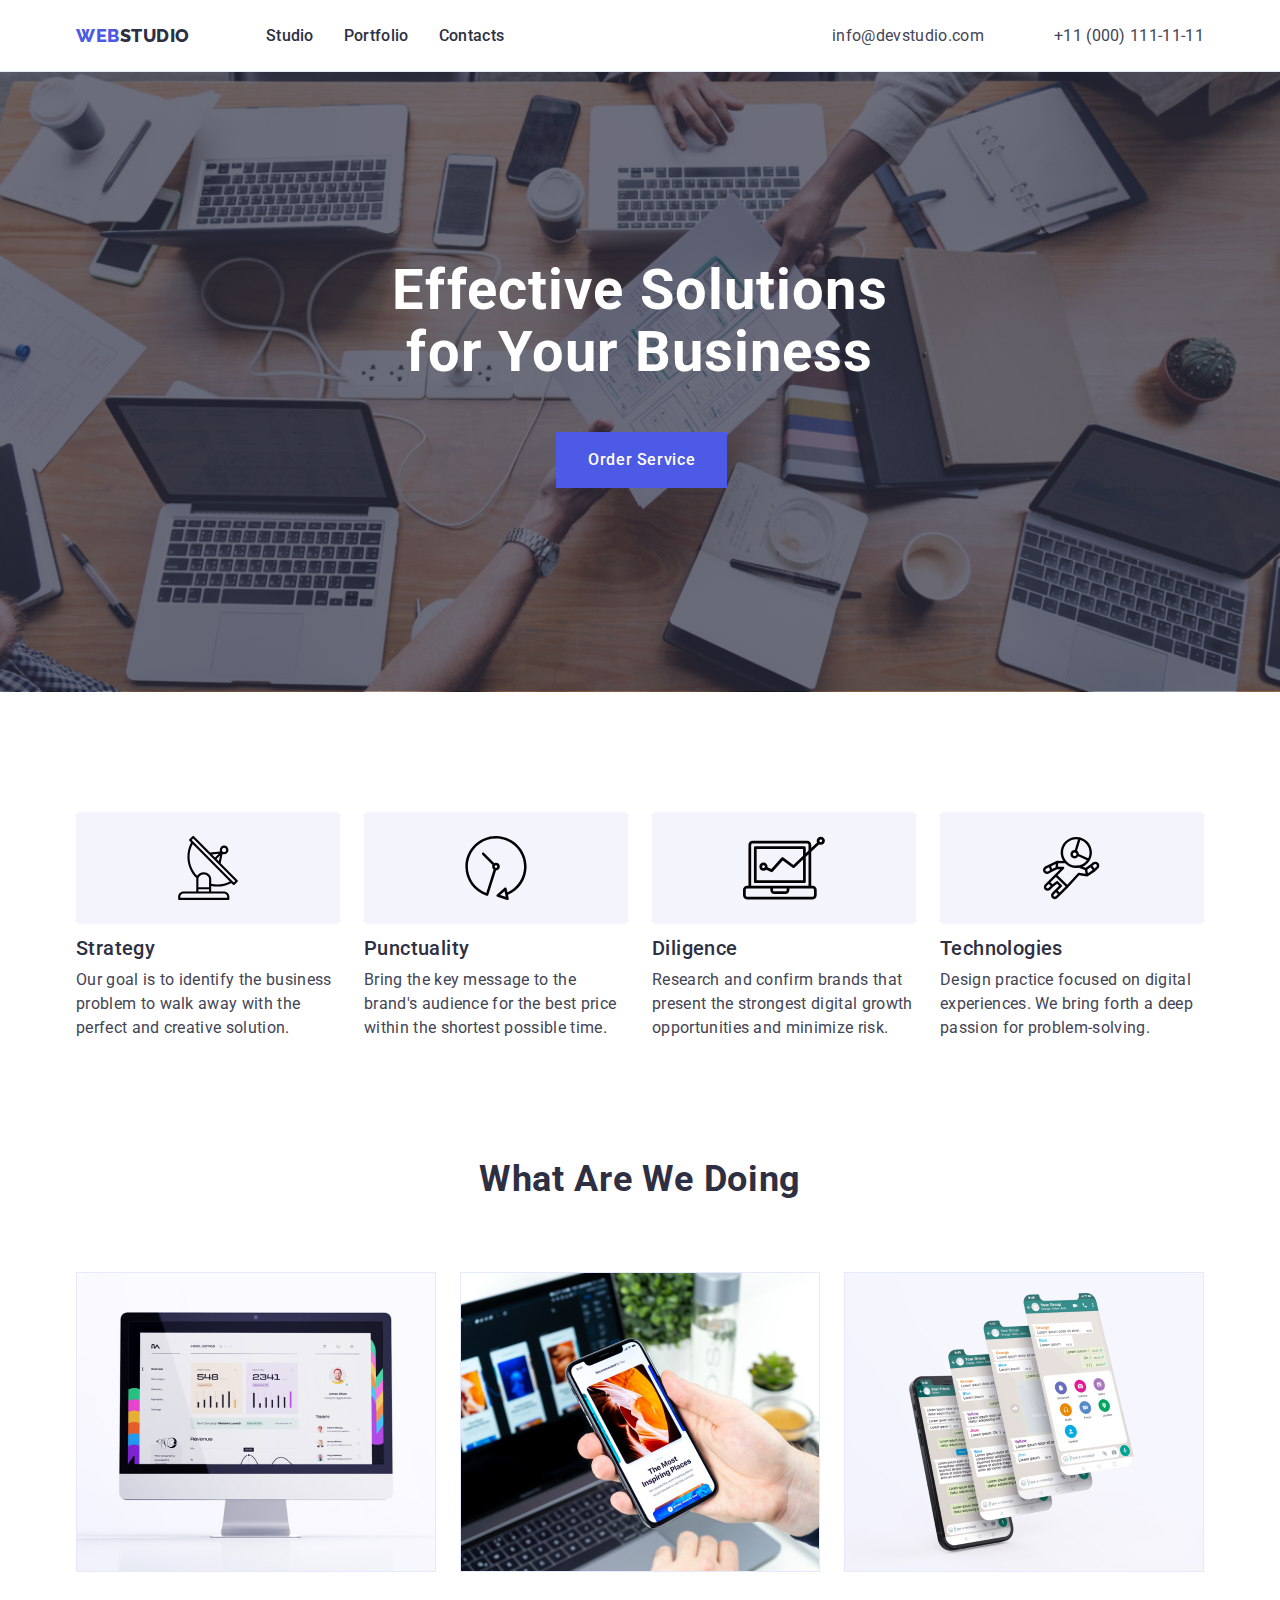
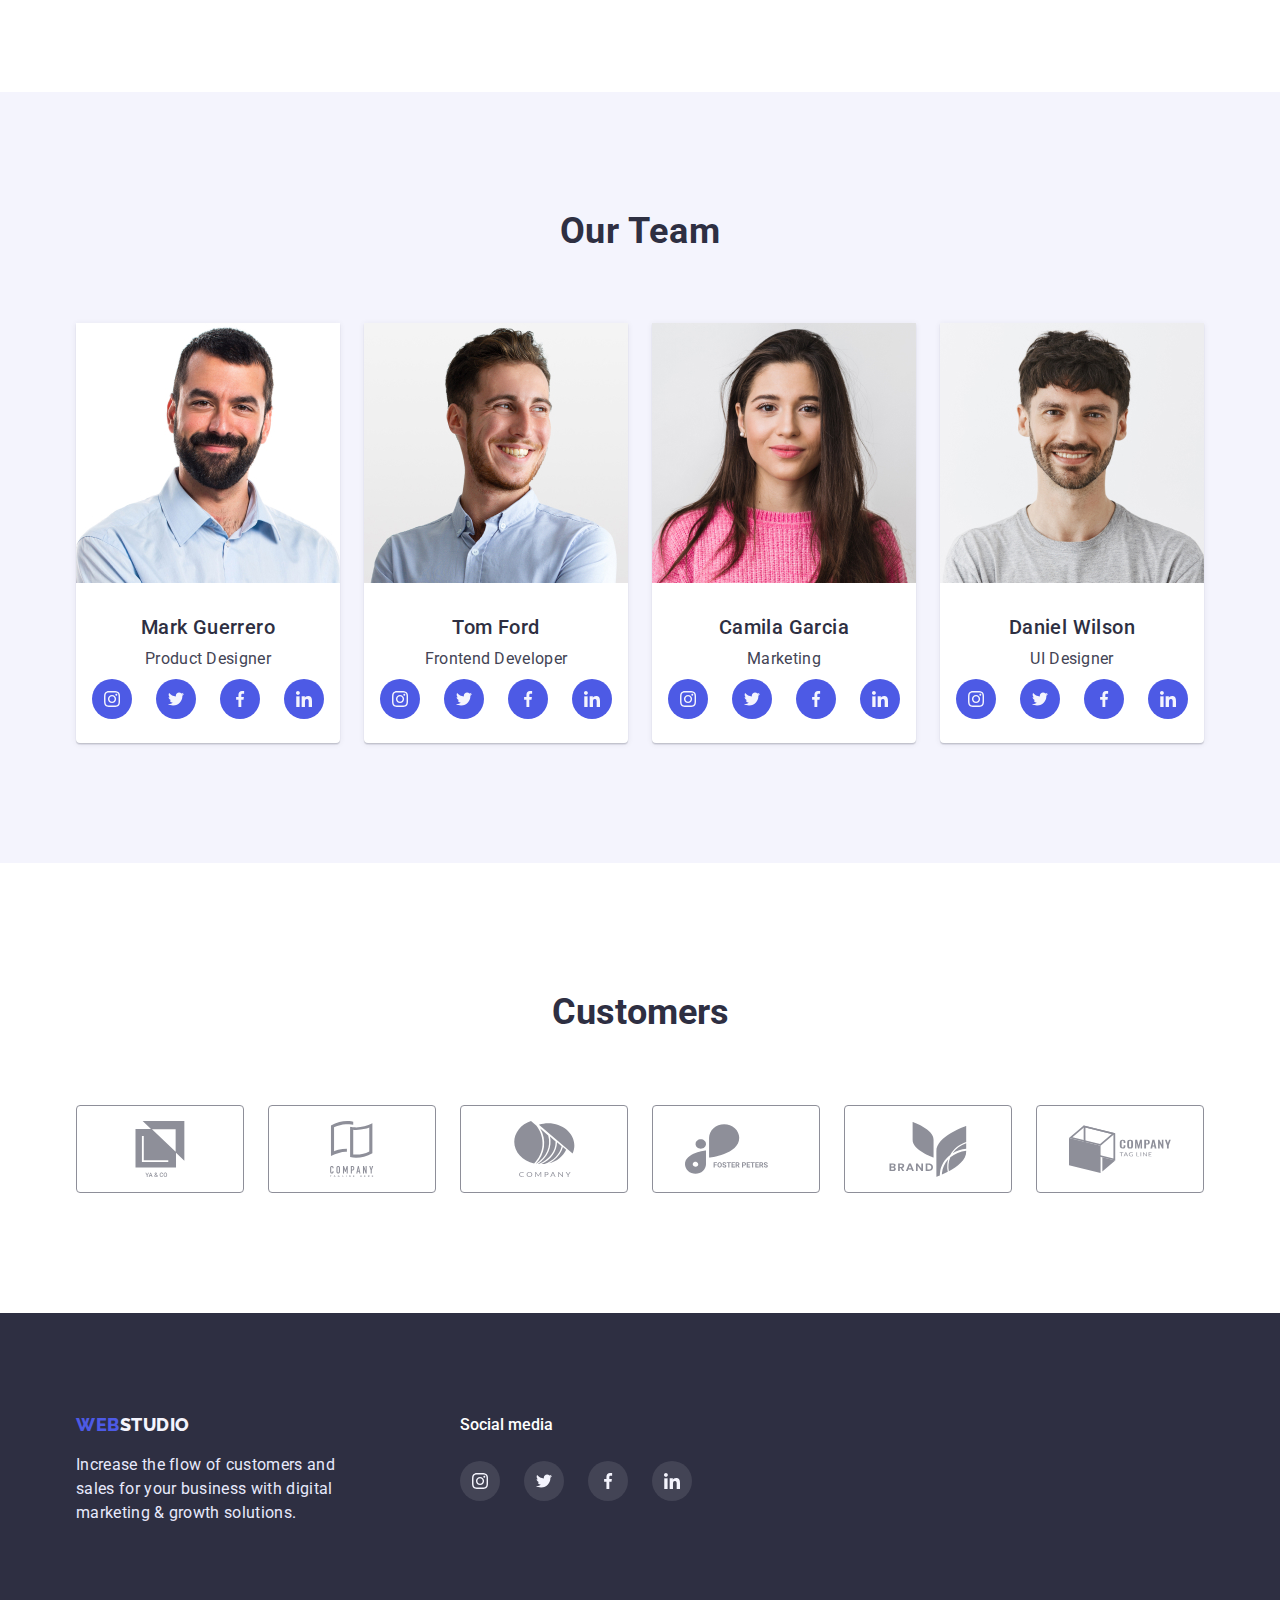
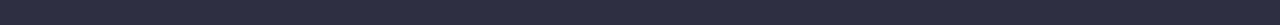
==== commit f26646a9: "main" ====
--- a/index.html
+++ b/index.html
@@ -140,30 +140,30 @@
                         <ul class="teamcart-svg">
                             <a href="">
                                 <li class="teamcart-svg-list">
-                                    <use class="teamcart-svg-content">
-                                        <svg href="./images/teamcart.svg#icon-instsgram"></svg>
-                                    </use>
-                                </li>
-                            </a>
-                            <a href="">
-                                <li class="teamcart-svg-list">
-                                    <use class="teamcart-svg-content">
-                                        <svg href="./images/teamcart.svg#icon-twiter"></svg>
-                                    </use>
-                                </li>
-                            </a>
-                            <a href="">
-                                <li class="teamcart-svg-list">
-                                    <use class="teamcart-svg-content">
-                                        <svg href="./images/teamcart.svg#icon-facebook"></svg>
-                                    </use>
-                                </li>
-                            </a>
-                            <a href="">
-                                <li class="teamcart-svg-list">
-                                    <use class="teamcart-svg-content">
-                                        <svg href="./images/teamcart.svg#icon-linkid"></svg>
-                                    </use>
+                                    <svg class="teamcart-svg-content" width="16" height="16">
+                                        <use href="./images/teamcart.svg#icon-instsgram"></use>
+                                    </svg>
+                                </li>
+                            </a>
+                            <a href="">
+                                <li class="teamcart-svg-list" >
+                                    <svg class="teamcart-svg-content" width="16" height="16">
+                                        <use href="./images/teamcart.svg#icon-twiter"></use>
+                                    </svg>
+                                </li>
+                            </a>
+                            <a href="">
+                                <li class="teamcart-svg-list" >
+                                    <svg class="teamcart-svg-content" width="16" height="16">
+                                        <use href="./images/teamcart.svg#icon-facebook"></use>
+                                    </svg>
+                                </li>
+                            </a>
+                            <a href="">
+                                <li class="teamcart-svg-list">
+                                    <svg class="teamcart-svg-content" width="16" height="16">
+                                        <use href="./images/teamcart.svg#icon-linkid"></use>
+                                    </svg>
                                 </li>
                             </a>
                         </ul>
@@ -176,30 +176,30 @@
                         <ul class="teamcart-svg">
                             <a href="">
                                 <li class="teamcart-svg-list">
-                                    <use class="teamcart-svg-content">
-                                        <svg href="./images/teamcart.svg#icon-instsgram"></svg>
-                                    </use>
-                                </li>
-                            </a>
-                            <a href="">
-                                <li class="teamcart-svg-list">
-                                    <use class="teamcart-svg-content">
-                                        <svg href="./images/teamcart.svg#icon-twiter"></svg>
-                                    </use>
-                                </li>
-                            </a>
-                            <a href="">
-                                <li class="teamcart-svg-list">
-                                    <use class="teamcart-svg-content">
-                                        <svg href="./images/teamcart.svg#icon-facebook"></svg>
-                                    </use>
-                                </li>
-                            </a>
-                            <a href="">
-                                <li class="teamcart-svg-list">
-                                    <use class="teamcart-svg-content">
-                                        <svg href="./images/teamcart.svg#icon-linkid"></svg>
-                                    </use>
+                                    <svg class="teamcart-svg-content" width="16" height="16">
+                                        <use href="./images/teamcart.svg#icon-instsgram"></use>
+                                    </svg>
+                                </li>
+                            </a>
+                            <a href="">
+                                <li class="teamcart-svg-list">
+                                    <svg class="teamcart-svg-content" width="16" height="16">
+                                        <use href="./images/teamcart.svg#icon-twiter"></use>
+                                    </svg>
+                                </li>
+                            </a>
+                            <a href="">
+                                <li class="teamcart-svg-list">
+                                    <svg class="teamcart-svg-content" width="16" height="16">
+                                        <use href="./images/teamcart.svg#icon-facebook"></use>
+                                    </svg>
+                                </li>
+                            </a>
+                            <a href="">
+                                <li class="teamcart-svg-list">
+                                    <svg class="teamcart-svg-content" width="16" height="16">
+                                        <use href="./images/teamcart.svg#icon-linkid"></use>
+                                    </svg>
                                 </li>
                             </a>
                         </ul>
@@ -212,30 +212,30 @@
                         <ul class="teamcart-svg">
                             <a href="">
                                 <li class="teamcart-svg-list">
-                                    <use class="teamcart-svg-content">
-                                        <svg href="./images/teamcart.svg#icon-instsgram"></svg>
-                                    </use>
-                                </li>
-                            </a>
-                            <a href="">
-                                <li class="teamcart-svg-list">
-                                    <use class="teamcart-svg-content">
-                                        <svg href="./images/teamcart.svg#icon-twiter"></svg>
-                                    </use>
-                                </li>
-                            </a>
-                            <a href="">
-                                <li class="teamcart-svg-list">
-                                    <use class="teamcart-svg-content">
-                                        <svg href="./images/teamcart.svg#icon-facebook"></svg>
-                                    </use>
-                                </li>
-                            </a>
-                            <a href="">
-                                <li class="teamcart-svg-list">
-                                    <use class="teamcart-svg-content">
-                                        <svg href="./images/teamcart.svg#icon-linkid"></svg>
-                                    </use>
+                                    <svg class="teamcart-svg-content" width="16" height="16">
+                                        <use href="./images/teamcart.svg#icon-instsgram"></use>
+                                    </svg>
+                                </li>
+                            </a>
+                            <a href="">
+                                <li class="teamcart-svg-list">
+                                    <svg class="teamcart-svg-content" width="16" height="16">
+                                        <use href="./images/teamcart.svg#icon-twiter"></use>
+                                    </svg>
+                                </li>
+                            </a>
+                            <a href="">
+                                <li class="teamcart-svg-list">
+                                    <svg class="teamcart-svg-content" width="16" height="16">
+                                        <use href="./images/teamcart.svg#icon-facebook"></use>
+                                    </svg>
+                                </li>
+                            </a>
+                            <a href="">
+                                <li class="teamcart-svg-list">
+                                    <svg class="teamcart-svg-content" width="16" height="16">
+                                        <use href="./images/teamcart.svg#icon-linkid"></use>
+                                    </svg>
                                 </li>
                             </a>
                         </ul>
@@ -248,30 +248,30 @@
                         <ul class="teamcart-svg">
                             <a href="">
                                 <li class="teamcart-svg-list">
-                                    <use class="teamcart-svg-content">
-                                        <svg href="./images/teamcart.svg#icon-instsgram"></svg>
-                                    </use>
-                                </li>
-                            </a>
-                            <a href="">
-                                <li class="teamcart-svg-list">
-                                    <use class="teamcart-svg-content">
-                                        <svg href="./images/teamcart.svg#icon-twiter"></svg>
-                                    </use>
-                                </li>
-                            </a>
-                            <a href="">
-                                <li class="teamcart-svg-list">
-                                    <use class="teamcart-svg-content">
-                                        <svg href="./images/teamcart.svg#icon-facebook"></svg>
-                                    </use>
-                                </li>
-                            </a>
-                            <a href="">
-                                <li class="teamcart-svg-list">
-                                    <use class="teamcart-svg-content">
-                                        <svg href="./images/teamcart.svg#icon-linkid"></svg>
-                                    </use>
+                                    <svg class="teamcart-svg-content" width="16" height="16">
+                                        <use href="./images/teamcart.svg#icon-instsgram"></use>
+                                    </svg>
+                                </li>
+                            </a>
+                            <a href="">
+                                <li class="teamcart-svg-list">
+                                    <svg class="teamcart-svg-content" width="16" height="16">
+                                        <use href="./images/teamcart.svg#icon-twiter"></use>
+                                    </svg>
+                                </li>
+                            </a>
+                            <a href="">
+                                <li class="teamcart-svg-list">
+                                    <svg class="teamcart-svg-content" width="16" height="16">
+                                        <use href="./images/teamcart.svg#icon-facebook"></use>
+                                    </svg>
+                                </li>
+                            </a>
+                            <a href="">
+                                <li class="teamcart-svg-list">
+                                    <svg class="teamcart-svg-content" width="16" height="16">
+                                        <use href="./images/teamcart.svg#icon-linkid"></use>
+                                    </svg>
                                 </li>
                             </a>
                         </ul>
@@ -284,35 +284,47 @@
             <div class="conteiner">
                 <h2 class="custom-title">Customers</h2>
                 <ul class="custom-list">
-                    <li class="custom-content">
-                        <use class="custom-svg">
-                            <svg href="./images/grup.svg#icon-group"></svg>
-                        </use>
-                    </li>
-                    <li class="custom-content">
-                        <use class="custom-svg">
-                            <svg href="./images/grup.svg#icon-group-1"></svg>
-                        </use>
-                    </li>
-                    <li class="custom-content">
-                        <use class="custom-svg">
-                            <svg href="./images/grup.svg#icon-group-2"></svg>
-                        </use>
-                    </li>
-                    <li class="custom-content">
-                        <use class="custom-svg">
-                            <svg href="./images/grup.svg#icon-group-3"></svg>
-                        </use>
-                    </li>
-                    <li class="custom-content">
-                        <use class="custom-svg">
-                            <svg href="./images/grup.svg#icon-group-4"></svg>
-                        </use>
-                    </li>
-                    <li class="custom-content">
-                        <use class="custom-svg">
-                            <svg href="./images/grup.svg#icon-group-5"></svg>
-                        </use>
+                    <li>
+                        <a href="#" class="custom-content">
+                            <svg class="custom-svg" width="104" height="56">
+                                <use href="./images/grup.svg#icon-group"></use>
+                            </svg>
+                        </a>
+                    </li>
+                    <li>
+                        <a href="#" class="custom-content">
+                            <svg class="custom-svg" width="104" height="56">
+                                <use href="./images/grup.svg#icon-group-1"></use>
+                            </svg>
+                        </a>
+                    </li>
+                    <li>
+                        <a href="#" class="custom-content">
+                            <svg class="custom-svg" width="104" height="56">
+                                <use href="./images/grup.svg#icon-group-2"></use>
+                            </svg>
+                        </a>
+                    </li>
+                    <li>
+                        <a href="#" class="custom-content">
+                            <svg class="custom-svg" width="104" height="56">
+                                <use href="./images/grup.svg#icon-group-3"></use>
+                            </svg>
+                        </a>
+                    </li>
+                    <li>
+                        <a href="#" class="custom-content">
+                            <svg class="custom-svg" width="104" height="56">
+                                <use href="./images/grup.svg#icon-group-4"></use>
+                            </svg>
+                        </a>
+                    </li>
+                    <li>
+                        <a href="#" class="custom-content">
+                            <svg class="custom-svg" width="104" height="56">
+                                <use href="./images/grup.svg#icon-group-5"></use>
+                            </svg>
+                        </a>
                     </li>
                 </ul>
             </div>
@@ -323,43 +335,45 @@
 
     <footer class="ftr section">
         <div class="conteiner">
-            <div>
+    
+            <div class="ftr-content">
+    
                 <div class="ftr-flex">
                     <a class="logo" href="./index.html">Web<span class="logo-second">Studio</span></a>
                     <p class="ftr-text">Increase the flow of customers and sales for your business with digital marketing &
                         growth
                         solutions.</p>
                 </div>
-                <section>
+    
+                <section class="ftr-soc">
                     <h2 class="ftr-title">Social media</h2>
-    
                     <ul class="teamcart-svg">
                         <a href="">
                             <li class="ftr-svg-list">
-                                <use class="ftr-svg-content">
-                                    <svg href="./images/teamcart.svg#icon-instsgram"></svg>
-                                </use>
+                                <svg class="ftr-svg-content" width="16" height="16">
+                                    <use href="./images/teamcart.svg#icon-instsgram"></use>
+                                </svg>
                             </li>
                         </a>
                         <a href="">
                             <li class="ftr-svg-list">
-                                <use class="ftr-svg-content">
-                                    <svg href="./images/teamcart.svg#icon-twiter"></svg>
-                                </use>
-                            </li>
-                        </a>
-                        <a href="#">
-                            <li class="ftr-svg-list">
-                                <use class="ftr-svg-content">
-                                    <svg href="./images/teamcart.svg#icon-facebook"></svg>
-                                </use>
+                                <svg class="ftr-svg-content" width="16" height="16">
+                                    <use href="./images/teamcart.svg#icon-twiter"></use>
+                                </svg>
                             </li>
                         </a>
                         <a href="">
                             <li class="ftr-svg-list">
-                                <use class="ftr-svg-content">
-                                    <svg href="./images/teamcart.svg#icon-linkid"></svg>
-                                </use>
+                                <svg class="ftr-svg-content" width="16" height="16">
+                                    <use href="./images/teamcart.svg#icon-facebook"></use>
+                                </svg>
+                            </li>
+                        </a>
+                        <a href="">
+                            <li class="ftr-svg-list">
+                                <svg class="ftr-svg-content" width="16" height="16">
+                                    <use href="./images/teamcart.svg#icon-linkid"></use>
+                                </svg>
                             </li>
                         </a>
                     </ul>
--- a/css/style.css
+++ b/css/style.css
@@ -108,13 +108,6 @@
   align-items: center
 }
 
-.head-navigation:is(::before, :active, :hover) {
-  content: '';
-  max-width: 67px;
-  height: 4px;
-  background: var(--ocean);
-  border-radius: 2px;
-}
 
 .head-navigation-list {
   display: flex;
@@ -189,12 +182,11 @@
 .hero {
   padding-bottom: 204px;
   padding-top: 188px;
-  background-color: var(--grey);
-  background-image: url(../images/hero-bg.png);
+  background-image: linear-gradient(rgba(46, 47, 66, 0.7), rgba(46, 47, 66, 0.7)), url(../images/hero-bg.png);
   background-position: center;
   background-repeat: no-repeat;
   background-size: cover;
-
+ 
 
 }
 
@@ -272,8 +264,7 @@
   margin-bottom: 8px;
   width: 264px;
   height: 112px;
-  left: 0px;
-  top: 0px;
+
   background-color: var(--cloude);
   border-radius: 4px;
 }
@@ -384,14 +375,21 @@
 }
 
 .teamcart-svg-list {
+  width: 40px;
+  height: 40px;
   border-radius: 50%;
   background-color: var(--iris);
-}
-
-.teamcart-svg-content>svg {
-  display: inline-block;
-  width: 40px;
-  height: 40px;
+  display: flex;
+  align-items: center;
+  justify-content: center;
+}
+
+.teamcart-svg-list:hover{
+  background-color: var(--ocean);
+}
+
+.teamcart-svg-content {
+  
 }
 
 
@@ -421,12 +419,25 @@
 }
 
 .custom-content {
+  display: flex;
+  justify-content: center;
+  align-items: center;
   border: 1px solid var(--ligth-slate);
+  color: var(--ligth-slate);
   border-radius: 4px;
-  max-width: 168px;
-}
-
-.custom-svg {}
+  width: 168px;
+  height: 88px;
+  padding: 16px 32px;
+}
+
+.custom-content:hover{
+border: 1px solid var(--ocean);
+color: var(--ocean);
+}
+
+.custom-svg{
+ fill: currentColor; 
+}
 
 /*------------------FOOTER---------------*/
 
@@ -457,18 +468,37 @@
   line-height: 1.5;
 }
 
-.ftr-title {}
+.ftr-title {
+  font-weight: 500;
+  font-size: 16px;
+  line-height: 1.5;
+  color: var(--write-title);
+  margin-bottom: 16px;
+}
 
 .teamcart-svg {}
 
-.ftr-svg-list {}
-
-.ftr-svg-content {
-  display: inline-block;
+.ftr-svg-list {
   width: 40px;
   height: 40px;
-}
-
+  border-radius: 50%;
+  background-color: rgba(255, 255, 255, 0.1);;
+  display: flex;
+  align-items: center;
+  justify-content: center;
+}
+
+.ftr-svg-list:hover{
+  background-color: var(--green);
+}
+
+.ftr-content{
+  display: flex;
+}
+
+.ftr-soc{
+  margin-left: 120px;
+}
 
 
 /*-------------PORTFOLIO NAV---------------*/
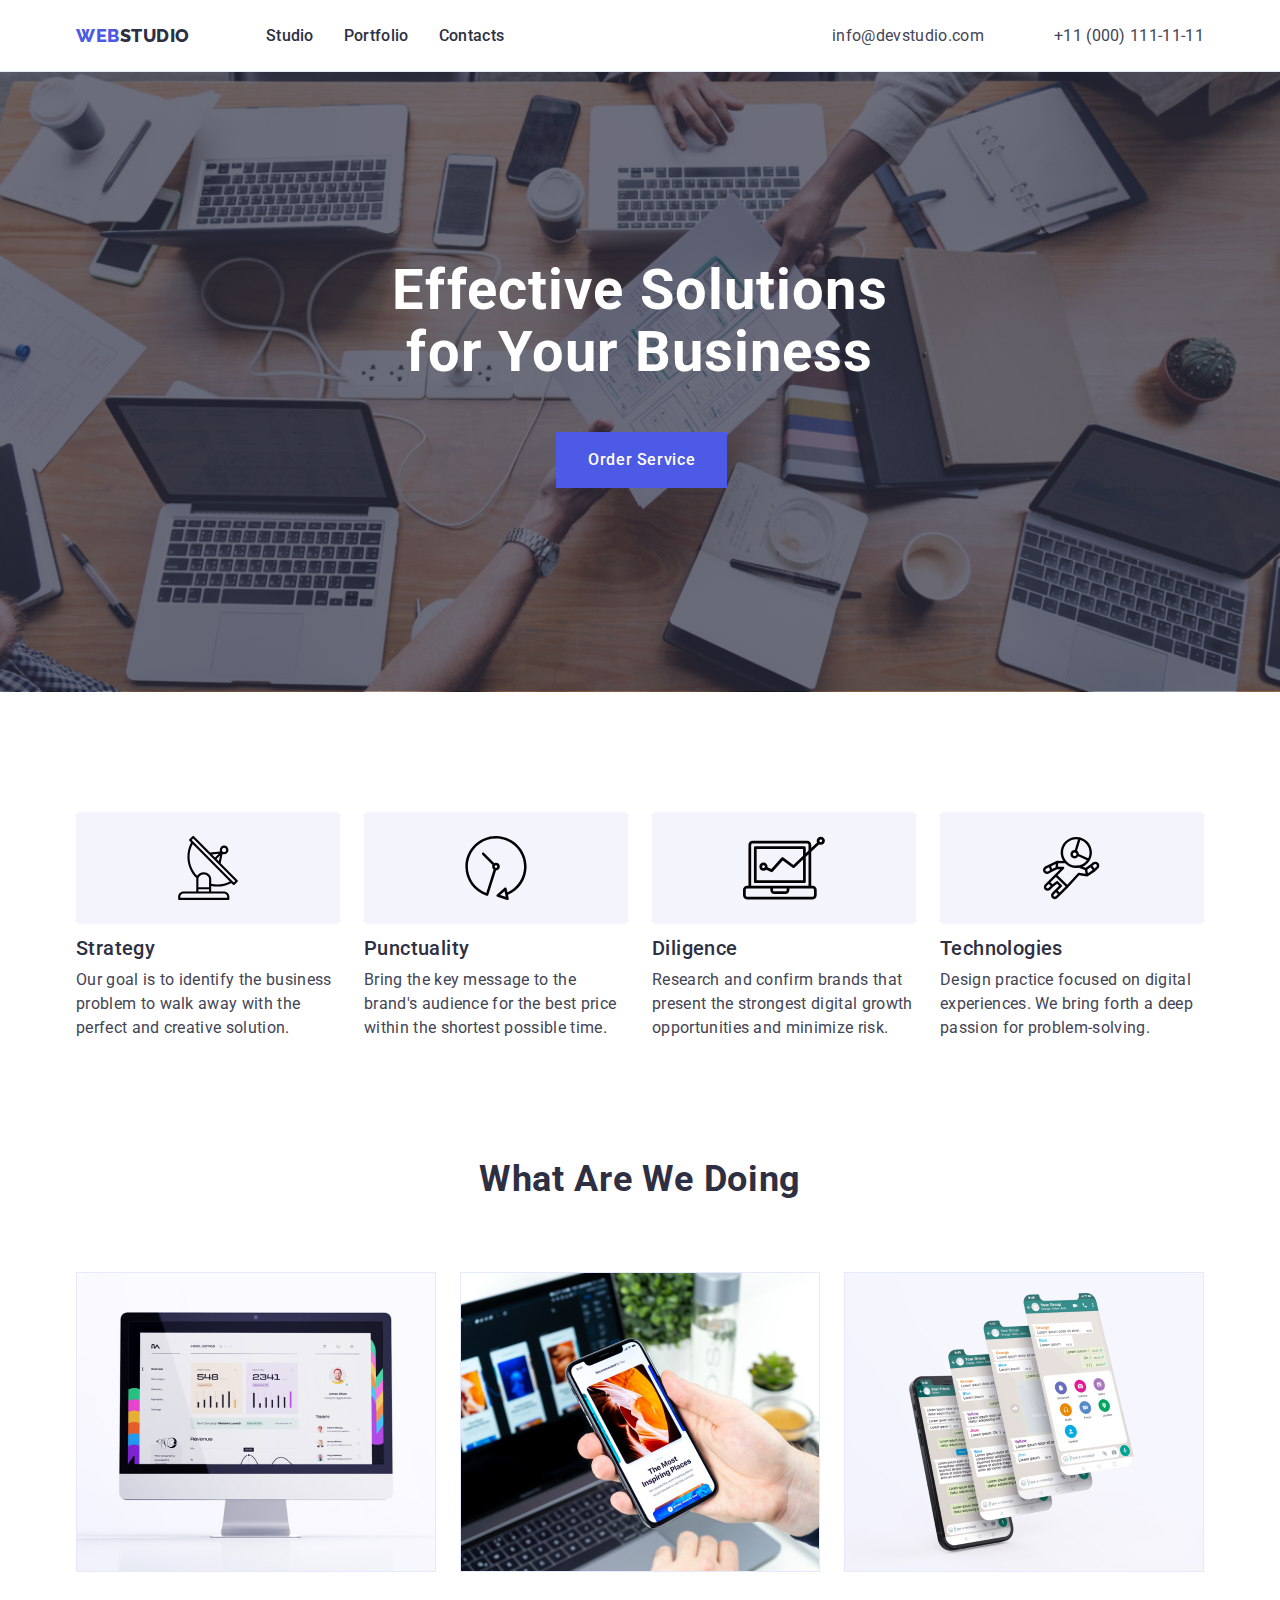
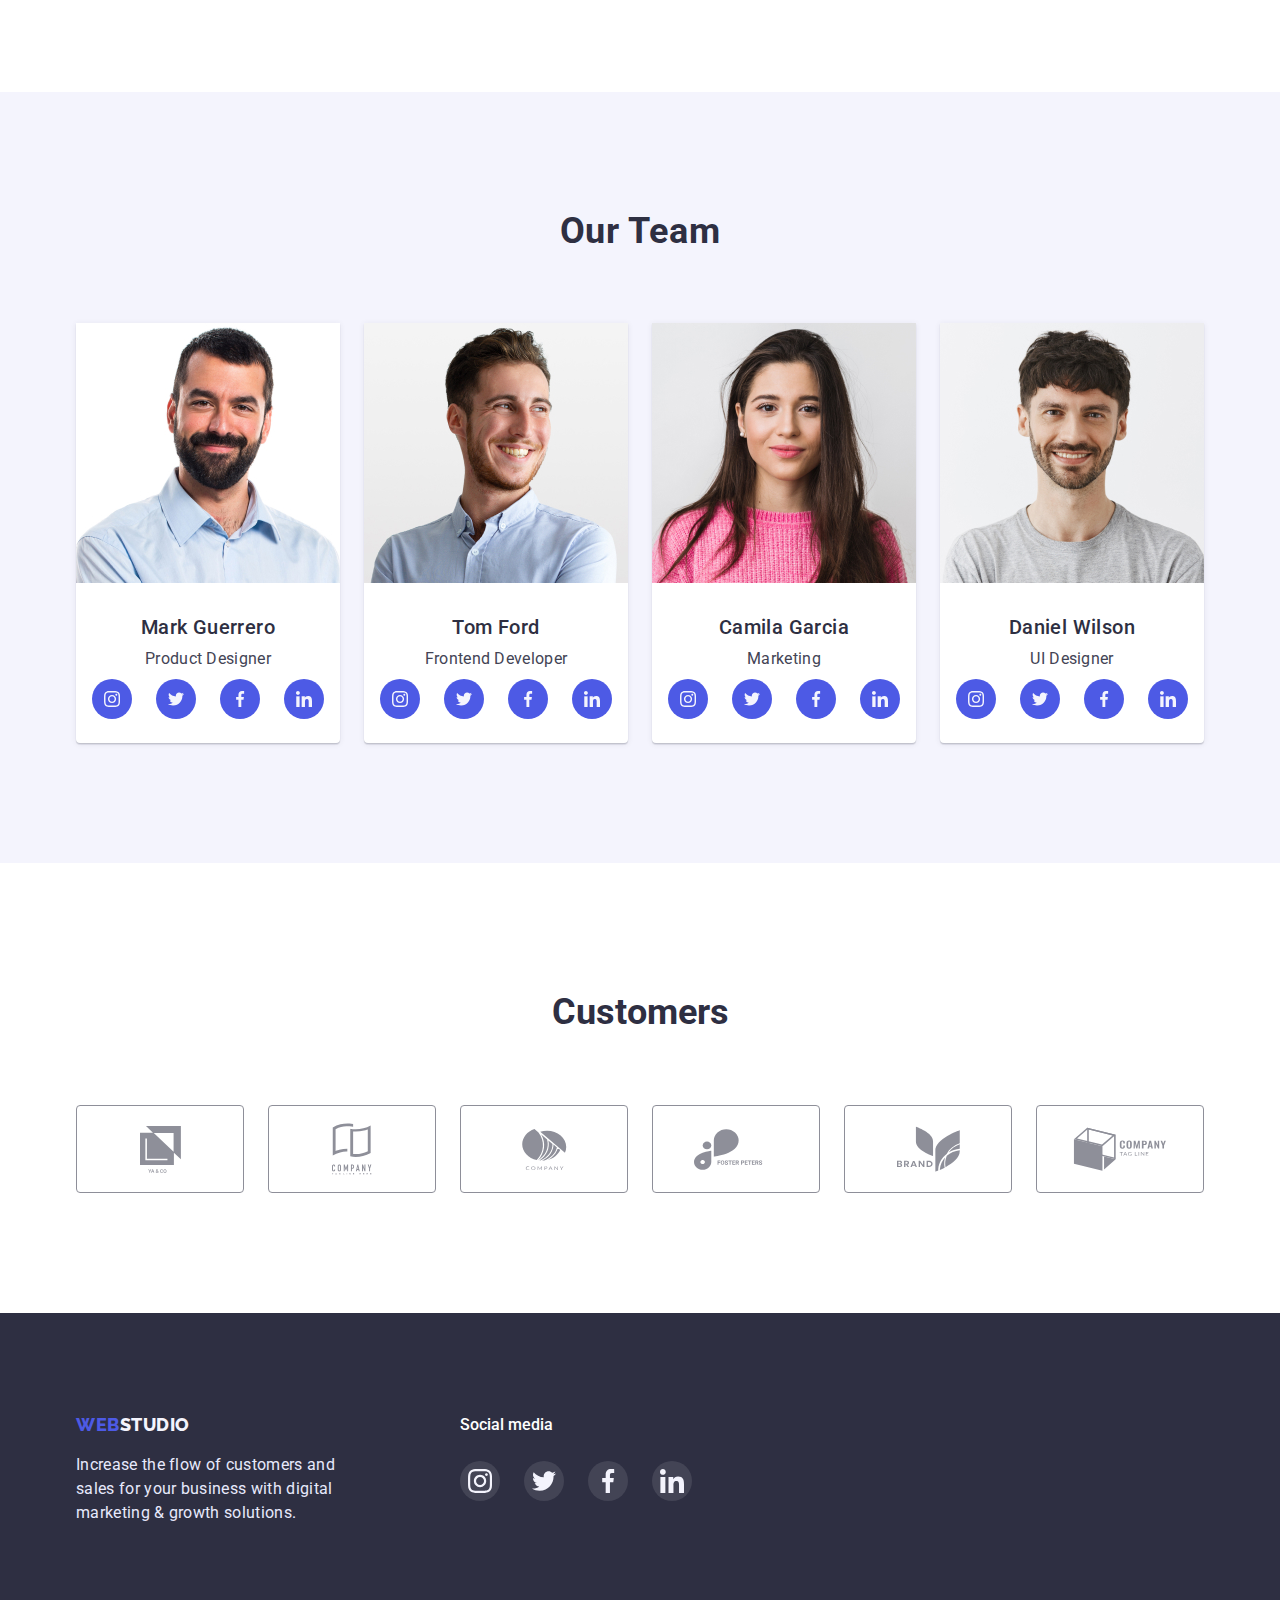
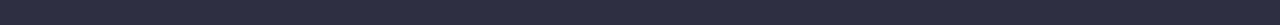
==== commit 75bee428: "main" ====
--- a/index.html
+++ b/index.html
@@ -18,7 +18,7 @@
 
 <body>
 
-    <header class="head section">
+    <header class="head">
         <div class="conteiner">
             <div class="head-flex">
                 <nav class="nav-flex">
@@ -60,7 +60,7 @@
             </div>
         </section>
 
-        <section class="about section">
+        <section class="about">
             <div class="conteiner">
                 <h2 class="about-header">peculiarities</h2>
                 <ul class="about-list-flex">
@@ -109,7 +109,7 @@
         </section>
 
 
-        <section class="product section">
+        <section class="product">
             <div class="conteiner">
                 <h2 class="product-header">What are we doing</h2>
                 <ul class="product-list">
@@ -128,200 +128,226 @@
         </section>
 
 
-        <section class="teamcart section">
+        <section class="teamcart">
             <div class="conteiner">
                 <h2 class="teamcart-header">Our Team</h2>
                 <ul class="teamcart-list">
                     <li class="teamcart-content">
-                        <img class="teamcart-content-img" src="./images/img4.jpg" alt="Mark Guerrero" width="264"
-                            height="260">
+                        <img class="teamcart-content-img" src="./images/img4.jpg" alt="Mark Guerrero" width="264" height="260">
                         <h3 class="teamcart-content-subtitle">Mark Guerrero</h3>
                         <p class="teamcart-content-text">Product Designer</p>
                         <ul class="teamcart-svg">
-                            <a href="">
-                                <li class="teamcart-svg-list">
+                            <li class="teamcart-svg-list">
+                                <a href="" class="teamcart-svg-link">
                                     <svg class="teamcart-svg-content" width="16" height="16">
                                         <use href="./images/teamcart.svg#icon-instsgram"></use>
                                     </svg>
-                                </li>
-                            </a>
-                            <a href="">
-                                <li class="teamcart-svg-list" >
+                                </a>
+                            </li>
+        
+        
+                            <li class="teamcart-svg-list">
+                                <a href="" class="teamcart-svg-link">
                                     <svg class="teamcart-svg-content" width="16" height="16">
                                         <use href="./images/teamcart.svg#icon-twiter"></use>
                                     </svg>
-                                </li>
-                            </a>
-                            <a href="">
-                                <li class="teamcart-svg-list" >
+                                </a>
+                            </li>
+        
+                            <li class="teamcart-svg-list">
+                                <a href="" class="teamcart-svg-link">
                                     <svg class="teamcart-svg-content" width="16" height="16">
                                         <use href="./images/teamcart.svg#icon-facebook"></use>
                                     </svg>
-                                </li>
-                            </a>
-                            <a href="">
-                                <li class="teamcart-svg-list">
+                                </a>
+                            </li>
+        
+        
+                            <li class="teamcart-svg-list">
+                                <a href="" class="teamcart-svg-link">
                                     <svg class="teamcart-svg-content" width="16" height="16">
                                         <use href="./images/teamcart.svg#icon-linkid"></use>
                                     </svg>
-                                </li>
-                            </a>
+                                </a>
+                            </li>
+        
                         </ul>
                     </li>
                     <li class="teamcart-content">
-                        <img class="teamcart-content-img" src="./images/img5.jpg" alt="Tom Ford" width="264"
-                            height="260">
+                        <img class="teamcart-content-img" src="./images/img5.jpg" alt="Tom Ford" width="264" height="260">
                         <h3 class="teamcart-content-subtitle">Tom Ford</h3>
                         <p class="teamcart-content-text">Frontend Developer</p>
                         <ul class="teamcart-svg">
-                            <a href="">
-                                <li class="teamcart-svg-list">
+        
+                            <li class="teamcart-svg-list">
+                                <a href="" class="teamcart-svg-link">
                                     <svg class="teamcart-svg-content" width="16" height="16">
                                         <use href="./images/teamcart.svg#icon-instsgram"></use>
                                     </svg>
-                                </li>
-                            </a>
-                            <a href="">
-                                <li class="teamcart-svg-list">
+                                </a>
+                            </li>
+        
+        
+                            <li class="teamcart-svg-list">
+                                <a href="" class="teamcart-svg-link">
                                     <svg class="teamcart-svg-content" width="16" height="16">
                                         <use href="./images/teamcart.svg#icon-twiter"></use>
                                     </svg>
-                                </li>
-                            </a>
-                            <a href="">
-                                <li class="teamcart-svg-list">
+                                </a>
+                            </li>
+        
+        
+                            <li class="teamcart-svg-list">
+                                <a href="" class="teamcart-svg-link">
                                     <svg class="teamcart-svg-content" width="16" height="16">
                                         <use href="./images/teamcart.svg#icon-facebook"></use>
                                     </svg>
-                                </li>
-                            </a>
-                            <a href="">
-                                <li class="teamcart-svg-list">
+                                </a>
+                            </li>
+        
+        
+                            <li class="teamcart-svg-list">
+                                <a href="" class="teamcart-svg-link">
                                     <svg class="teamcart-svg-content" width="16" height="16">
                                         <use href="./images/teamcart.svg#icon-linkid"></use>
                                     </svg>
-                                </li>
+                                </a>
+                            </li>
                             </a>
                         </ul>
                     </li>
                     <li class="teamcart-content">
-                        <img class="teamcart-content-img" src="./images/img6.jpg" alt="Camila Garcia" width="264"
-                            height="260">
+                        <img class="teamcart-content-img" src="./images/img6.jpg" alt="Camila Garcia" width="264" height="260">
                         <h3 class="teamcart-content-subtitle">Camila Garcia</h3>
                         <p class="teamcart-content-text">Marketing</p>
                         <ul class="teamcart-svg">
-                            <a href="">
-                                <li class="teamcart-svg-list">
+        
+                            <li class="teamcart-svg-list">
+                                <a href="" class="teamcart-svg-link">
                                     <svg class="teamcart-svg-content" width="16" height="16">
                                         <use href="./images/teamcart.svg#icon-instsgram"></use>
                                     </svg>
-                                </li>
-                            </a>
-                            <a href="">
-                                <li class="teamcart-svg-list">
+                                </a>
+                            </li>
+        
+        
+                            <li class="teamcart-svg-list">
+                                <a href="" class="teamcart-svg-link">
                                     <svg class="teamcart-svg-content" width="16" height="16">
                                         <use href="./images/teamcart.svg#icon-twiter"></use>
                                     </svg>
-                                </li>
-                            </a>
-                            <a href="">
-                                <li class="teamcart-svg-list">
+                                </a>
+                            </li>
+        
+        
+                            <li class="teamcart-svg-list">
+                                <a href="" class="teamcart-svg-link">
                                     <svg class="teamcart-svg-content" width="16" height="16">
                                         <use href="./images/teamcart.svg#icon-facebook"></use>
                                     </svg>
-                                </li>
-                            </a>
-                            <a href="">
-                                <li class="teamcart-svg-list">
+                                </a>
+                            </li>
+        
+        
+                            <li class="teamcart-svg-list">
+                                <a href="" class="teamcart-svg-link">
                                     <svg class="teamcart-svg-content" width="16" height="16">
                                         <use href="./images/teamcart.svg#icon-linkid"></use>
                                     </svg>
-                                </li>
-                            </a>
+                                </a>
+                            </li>
+        
                         </ul>
                     </li>
                     <li class="teamcart-content">
-                        <img class="teamcart-content-img" src="./images/img7.jpg" alt="Daniel Wilson" width="264"
-                            height="260">
+                        <img class="teamcart-content-img" src="./images/img7.jpg" alt="Daniel Wilson" width="264" height="260">
                         <h3 class="teamcart-content-subtitle">Daniel Wilson</h3>
                         <p class="teamcart-content-text">UI Designer</p>
                         <ul class="teamcart-svg">
-                            <a href="">
-                                <li class="teamcart-svg-list">
+        
+                            <li class="teamcart-svg-list">
+                                <a href="" class="teamcart-svg-link">
                                     <svg class="teamcart-svg-content" width="16" height="16">
                                         <use href="./images/teamcart.svg#icon-instsgram"></use>
                                     </svg>
-                                </li>
-                            </a>
-                            <a href="">
-                                <li class="teamcart-svg-list">
+                                </a>
+                            </li>
+        
+        
+                            <li class="teamcart-svg-list">
+                                <a href="" class="teamcart-svg-link">
                                     <svg class="teamcart-svg-content" width="16" height="16">
                                         <use href="./images/teamcart.svg#icon-twiter"></use>
                                     </svg>
-                                </li>
-                            </a>
-                            <a href="">
-                                <li class="teamcart-svg-list">
+                                </a>
+                            </li>
+        
+        
+                            <li class="teamcart-svg-list">
+                                <a href="" class="teamcart-svg-link">
                                     <svg class="teamcart-svg-content" width="16" height="16">
                                         <use href="./images/teamcart.svg#icon-facebook"></use>
                                     </svg>
-                                </li>
-                            </a>
-                            <a href="">
-                                <li class="teamcart-svg-list">
+                                </a>
+                            </li>
+        
+        
+                            <li class="teamcart-svg-list">
+                                <a href="" class="teamcart-svg-link">
                                     <svg class="teamcart-svg-content" width="16" height="16">
                                         <use href="./images/teamcart.svg#icon-linkid"></use>
                                     </svg>
-                                </li>
-                            </a>
+                                </a>
+                            </li>
+        
                         </ul>
                     </li>
                 </ul>
             </div>
         </section>
 
-        <section class="custom section">
+        <section class="custom">
             <div class="conteiner">
                 <h2 class="custom-title">Customers</h2>
                 <ul class="custom-list">
                     <li>
                         <a href="#" class="custom-content">
-                            <svg class="custom-svg" width="104" height="56">
+                            <svg class="custom-svg" width="41" height="46.97">
                                 <use href="./images/grup.svg#icon-group"></use>
                             </svg>
                         </a>
                     </li>
                     <li>
                         <a href="#" class="custom-content">
-                            <svg class="custom-svg" width="104" height="56">
+                            <svg class="custom-svg" width="40" height="56">
                                 <use href="./images/grup.svg#icon-group-1"></use>
                             </svg>
                         </a>
                     </li>
                     <li>
                         <a href="#" class="custom-content">
-                            <svg class="custom-svg" width="104" height="56">
+                            <svg class="custom-svg" width="84" height="41">
                                 <use href="./images/grup.svg#icon-group-2"></use>
                             </svg>
                         </a>
                     </li>
                     <li>
                         <a href="#" class="custom-content">
-                            <svg class="custom-svg" width="104" height="56">
+                            <svg class="custom-svg" width="84" height="41">
                                 <use href="./images/grup.svg#icon-group-3"></use>
                             </svg>
                         </a>
                     </li>
                     <li>
                         <a href="#" class="custom-content">
-                            <svg class="custom-svg" width="104" height="56">
+                            <svg class="custom-svg" width="63" height="56">
                                 <use href="./images/grup.svg#icon-group-4"></use>
                             </svg>
                         </a>
                     </li>
                     <li>
                         <a href="#" class="custom-content">
-                            <svg class="custom-svg" width="104" height="56">
+                            <svg class="custom-svg" width="94" height="44">
                                 <use href="./images/grup.svg#icon-group-5"></use>
                             </svg>
                         </a>
@@ -333,7 +359,7 @@
 
     </main>
 
-    <footer class="ftr section">
+    <footer class="ftr">
         <div class="conteiner">
     
             <div class="ftr-content">
@@ -348,34 +374,42 @@
                 <section class="ftr-soc">
                     <h2 class="ftr-title">Social media</h2>
                     <ul class="teamcart-svg">
-                        <a href="">
-                            <li class="ftr-svg-list">
-                                <svg class="ftr-svg-content" width="16" height="16">
+    
+                        <li class="ftr-svg-list">
+                            <a href="" class="ftr-svg-link">
+                                <svg class="ftr-svg-content" width="24" height="24">
                                     <use href="./images/teamcart.svg#icon-instsgram"></use>
                                 </svg>
-                            </li>
-                        </a>
-                        <a href="">
-                            <li class="ftr-svg-list">
-                                <svg class="ftr-svg-content" width="16" height="16">
+                            </a>
+                        </li>
+    
+    
+                        <li class="ftr-svg-list">
+                            <a href="" class="ftr-svg-link">
+                                <svg class="ftr-svg-content" width="24" height="24">
                                     <use href="./images/teamcart.svg#icon-twiter"></use>
                                 </svg>
-                            </li>
-                        </a>
-                        <a href="">
-                            <li class="ftr-svg-list">
-                                <svg class="ftr-svg-content" width="16" height="16">
+                            </a>
+                        </li>
+    
+    
+                        <li class="ftr-svg-list">
+                            <a href="" class="ftr-svg-link">
+                                <svg class="ftr-svg-content" width="24" height="24">
                                     <use href="./images/teamcart.svg#icon-facebook"></use>
                                 </svg>
-                            </li>
-                        </a>
-                        <a href="">
-                            <li class="ftr-svg-list">
-                                <svg class="ftr-svg-content" width="16" height="16">
+                            </a>
+                        </li>
+    
+    
+                        <li class="ftr-svg-list">
+                            <a href="" class="ftr-svg-link">
+                                <svg class="ftr-svg-content" width="24" height="24">
                                     <use href="./images/teamcart.svg#icon-linkid"></use>
                                 </svg>
-                            </li>
-                        </a>
+                            </a>
+                        </li>
+    
                     </ul>
                 </section>
             </div>
--- a/css/style.css
+++ b/css/style.css
@@ -56,6 +56,11 @@
   background-color: var(--write-title);
 }
 
+.section {
+  max-width: 1440px;
+  margin: 0 auto;
+}
+
 .link {
   font-family: 'Roboto', sans-serif;
   font-style: normal;
@@ -172,16 +177,14 @@
   color: var(--ocean);
 }
 
-.section{
-  max-width: 1440px;
-  margin: 0 auto;
-}
+
 
 /*------------------HERO-------------------*/
 
 .hero {
   padding-bottom: 204px;
   padding-top: 188px;
+  background-color:var(--navi-blue);;
   background-image: linear-gradient(rgba(46, 47, 66, 0.7), rgba(46, 47, 66, 0.7)), url(../images/hero-bg.png);
   background-position: center;
   background-repeat: no-repeat;
@@ -343,9 +346,9 @@
 .teamcart-content {
   border-radius: 0px 0px 4px 4px;
   background-color: var(--write-title);
+  box-shadow: 0px 1px 6px rgba(46, 47, 66, 0.08), 0px 1px 1px rgba(46, 47, 66, 0.16), 0px 2px 1px rgba(46, 47, 66, 0.08);
   width: 264px;
   text-align: center;
-  box-shadow: 0px 1px 6px rgba(46, 47, 66, 0.08), 0px 1px 1px rgba(46, 47, 66, 0.16), 0px 2px 1px rgba(46, 47, 66, 0.08);
 }
 
 .teamcart-content-subtitle {
@@ -374,7 +377,7 @@
   padding-bottom: 24px;
 }
 
-.teamcart-svg-list {
+.teamcart-svg-link {
   width: 40px;
   height: 40px;
   border-radius: 50%;
@@ -384,12 +387,10 @@
   justify-content: center;
 }
 
-.teamcart-svg-list:hover{
+
+
+.teamcart-svg-link:hover{
   background-color: var(--ocean);
-}
-
-.teamcart-svg-content {
-  
 }
 
 
@@ -476,9 +477,8 @@
   margin-bottom: 16px;
 }
 
-.teamcart-svg {}
-
-.ftr-svg-list {
+
+.ftr-svg-link {
   width: 40px;
   height: 40px;
   border-radius: 50%;
@@ -488,7 +488,9 @@
   justify-content: center;
 }
 
-.ftr-svg-list:hover{
+
+
+.ftr-svg-link:hover{
   background-color: var(--green);
 }
 
@@ -532,6 +534,7 @@
   color: var(--write-title);
   background-color: var(--ocean);
   border-color: var(--ocean);
+  box-shadow: 0px 3px 1px rgba(0, 0, 0, 0.1), 0px 2px 1px rgba(0, 0, 0, 0.08), 0px 2px 2px rgba(0, 0, 0, 0.12);
 
 }
 
@@ -539,6 +542,10 @@
 .content {
   padding-top: 96px;
   padding-bottom: 120px;
+}
+
+.content-img{
+  background-image: linear-gradient(0deg, rgba(77, 90, 229, 0.1), rgba(77, 90, 229, 0.1));
 }
 
 .content-border {
@@ -559,6 +566,10 @@
   overflow: hidden;
 }
 
+.content-list-element:hover{
+  box-shadow: 0px 1px 6px rgba(46, 47, 66, 0.08), 0px 1px 1px rgba(46, 47, 66, 0.16), 0px 2px 1px rgba(46, 47, 66, 0.08);
+}
+
 .content-list {
   padding: 0;
   margin: 0;
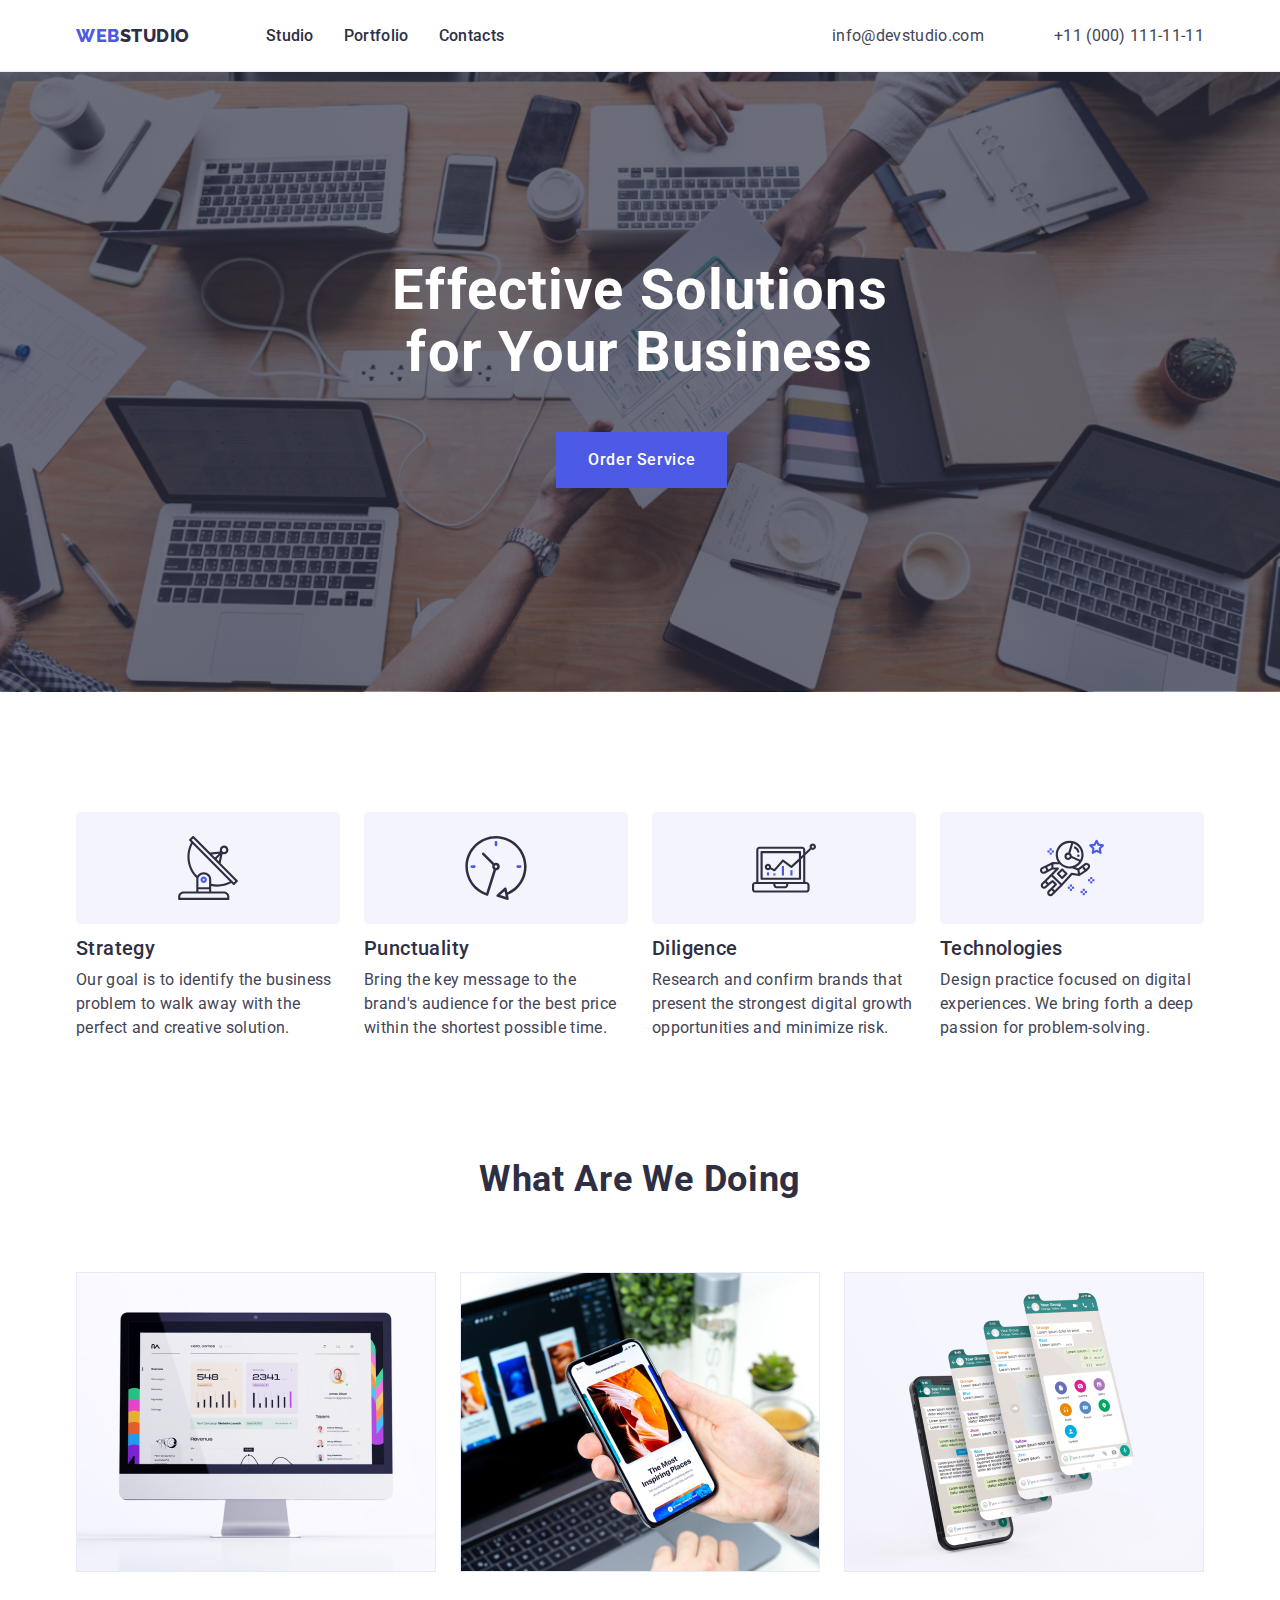
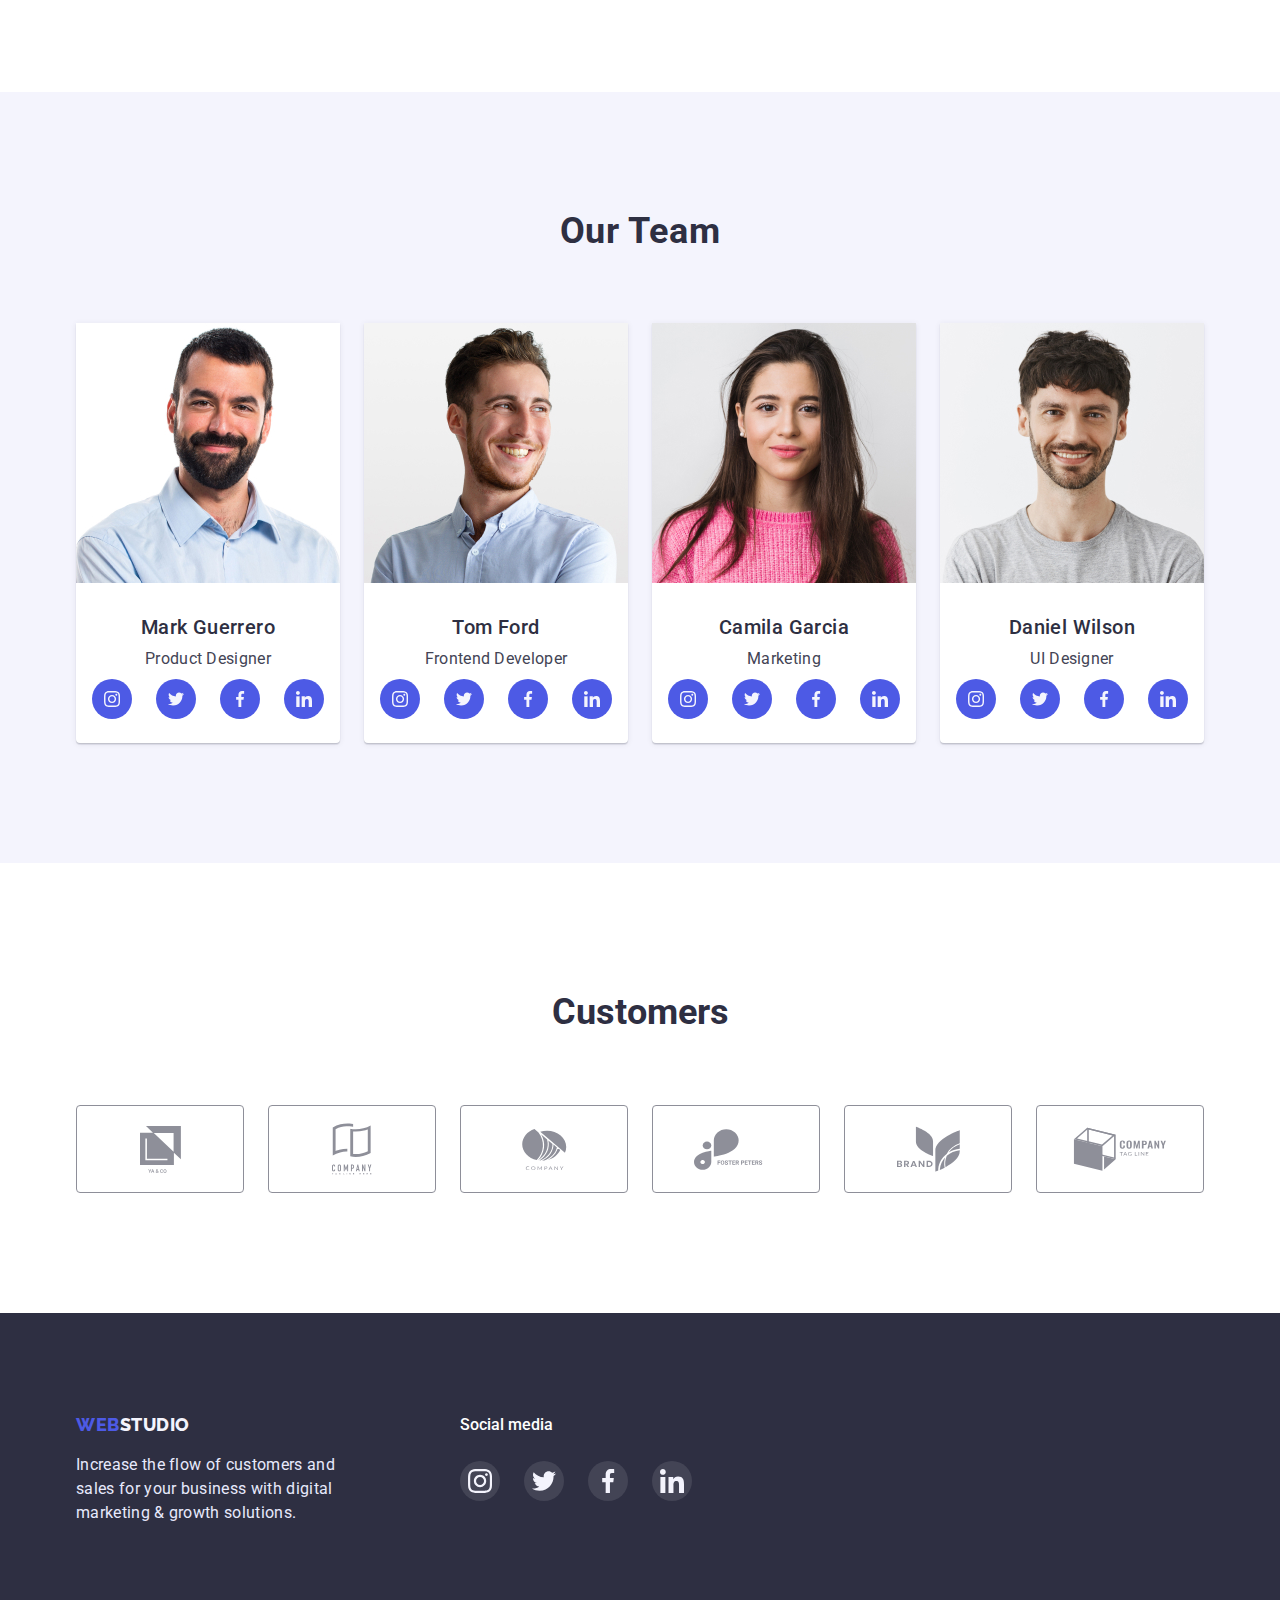
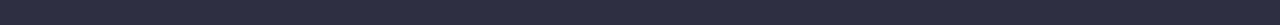
==== commit f0ea1b38: "main" ====
--- a/index.html
+++ b/index.html
@@ -76,7 +76,7 @@
                     </li>
                     <li class="about-list">
                         <svg class="about-svg">
-                            <use href="./images/symbol-defs.svg#icon-about-bg-1">
+                            <use href="./images/symbol-defs.svg#icon-about-bg-3">
                             </use>
                         </svg>
                         <h3 class="about-list-header">Punctuality</h3>
@@ -96,7 +96,7 @@
                     </li>
                     <li class="about-list">
                         <svg class="about-svg">
-                            <use href="./images/symbol-defs.svg#icon-about-bg-3">
+                            <use href="./images/symbol-defs.svg#icon-about-bg-1">
                             </use>
                         </svg>
                         <h3 class="about-list-header">Technologies</h3>
